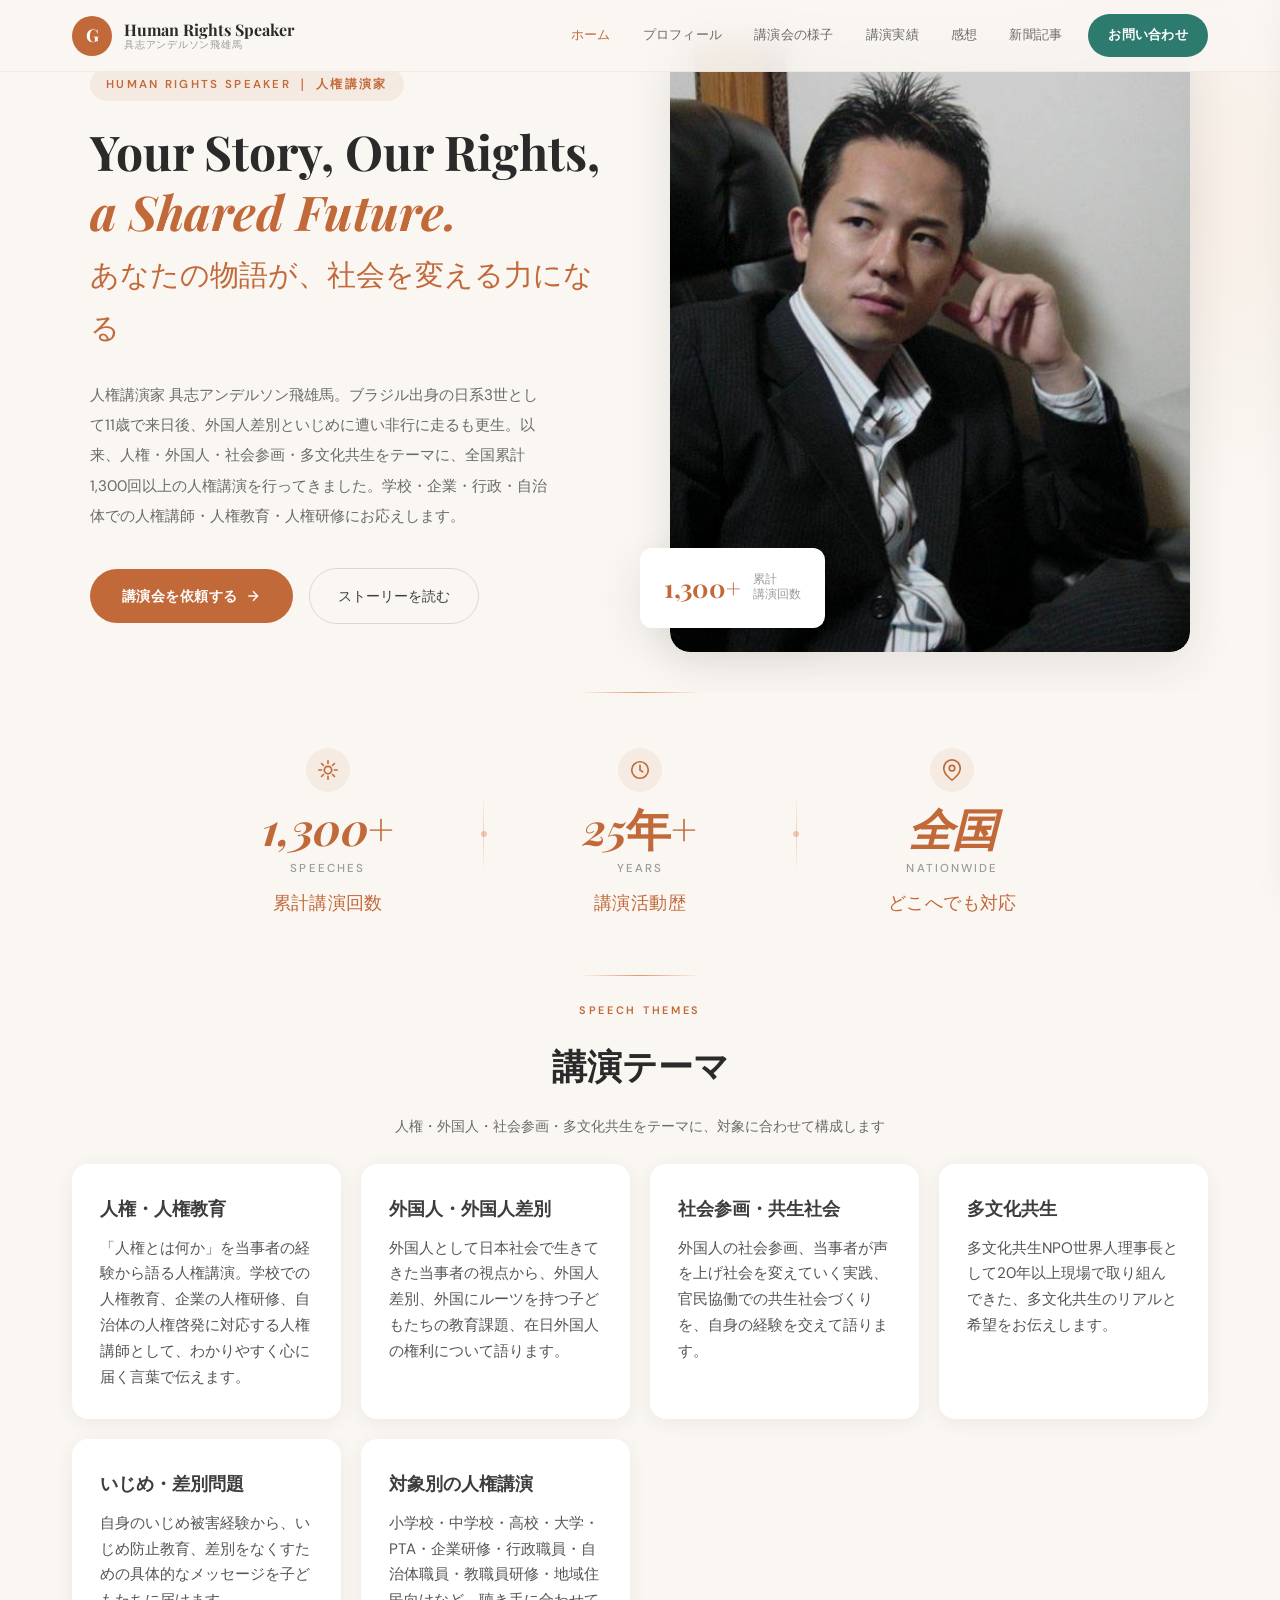
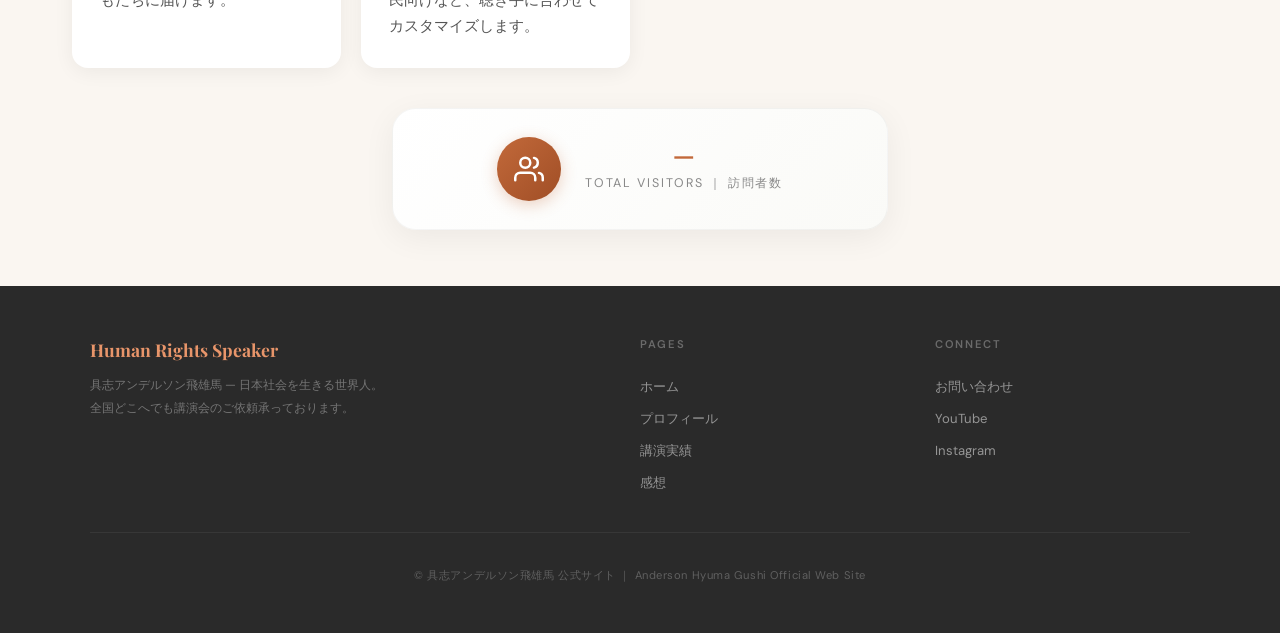
==== index.html @ 2f3aba10 "4.29" ====
<!DOCTYPE html>
<html lang="ja">
<head>
<meta charset="UTF-8">
<meta name="viewport" content="width=device-width, initial-scale=1.0">
<title>人権講演家 具志アンデルソン飛雄馬 公式サイト｜外国人・社会参画・多文化共生・人権教育の講師依頼</title>
<meta name="description" content="人権講演家 具志アンデルソン飛雄馬 公式サイト。ブラジル出身日系3世として外国人差別・いじめを乗り越え、人権・社会参画・多文化共生をテーマに全国累計1,300回以上の人権講演を実施。学校・企業・行政・自治体への人権講師派遣・講演依頼を承ります。">
<meta name="keywords" content="人権講演家,人権,人権講演,人権講師,人権教育,外国人,外国人差別,社会参画,多文化共生,いじめ,差別,講演会,講師依頼,人権啓発,人権研修,具志アンデルソン飛雄馬,ブラジル,日系3世">
<meta name="robots" content="index,follow,max-image-preview:large">
<meta name="author" content="具志アンデルソン飛雄馬">
<meta name="geo.region" content="JP-24">
<meta name="geo.placename" content="Tsu, Mie, Japan">
<link rel="canonical" href="https://gushi-hyuma.pages.dev/">
<link rel="alternate" hreflang="ja" href="https://gushi-hyuma.pages.dev/">
<link rel="alternate" hreflang="x-default" href="https://gushi-hyuma.pages.dev/">
<meta property="og:title" content="人権講演家 具志アンデルソン飛雄馬 公式サイト｜外国人・社会参画・多文化共生">
<meta property="og:description" content="ブラジル出身日系3世の人権講演家。外国人差別・いじめを乗り越え、人権・社会参画・多文化共生をテーマに全国累計1,300回以上の講演実績。学校・企業・行政への講師派遣ご依頼はこちら。">
<meta property="og:type" content="website">
<meta property="og:url" content="https://gushi-hyuma.pages.dev/">
<meta property="og:site_name" content="具志アンデルソン飛雄馬 公式サイト">
<meta property="og:locale" content="ja_JP">
<meta property="og:image" content="https://gushi-hyuma.pages.dev/images/home/プロフィール.jpg">
<meta property="og:image:alt" content="人権講演家 具志アンデルソン飛雄馬">
<meta property="og:image:width" content="1200">
<meta property="og:image:height" content="630">
<meta name="twitter:card" content="summary_large_image">
<meta name="twitter:title" content="人権講演家 具志アンデルソン飛雄馬 公式サイト｜外国人・社会参画・多文化共生">
<meta name="twitter:description" content="ブラジル出身日系3世の人権講演家。外国人差別・いじめを乗り越え、人権・社会参画・多文化共生をテーマに全国累計1,300回以上の講演実績。">
<meta name="twitter:image" content="https://gushi-hyuma.pages.dev/images/home/プロフィール.jpg">
<link rel="preconnect" href="https://fonts.googleapis.com">
<link href="https://fonts.googleapis.com/css2?family=Playfair+Display:ital,wght@0,400;0,600;0,700;0,800;1,400;1,600&family=DM+Sans:wght@300;400;500;600;700&family=Caveat:wght@400;500;600;700&display=swap" rel="stylesheet">
<link rel="stylesheet" href="styles.css">

</head>
<body>
<div id="loader"><div class="loader-dot"><span></span><span></span><span></span></div></div>
<header id="header">
<div class="hdr-inner">
  <a href="index.html" class="logo">
    <div class="logo-mark">G</div>
    <div class="logo-text">
      <span class="logo-name">Human Rights Speaker</span>
      <span class="logo-sub">具志アンデルソン飛雄馬</span>
    </div>
  </a>
  <nav>
    <a href="index.html">ホーム</a>
    <a href="profile.html">プロフィール</a>
    <a href="gallery.html">講演会の様子</a>
    <a href="achievements.html">講演実績</a>
    <a href="reviews.html">感想</a>
    <a href="press.html">新聞記事</a>
    <a href="contact.html" class="nav-cta">お問い合わせ</a>
  </nav>
  <div class="burger" id="burger" onclick="toggleMob()"><i></i><i></i><i></i></div>
</div>
</header>
<div class="mob-overlay" id="mobOv" onclick="closeMob()"></div>
<div class="mob-nav" id="mobNav">
  <a href="index.html">ホーム</a>
  <a href="profile.html">プロフィール</a>
  <a href="gallery.html">講演会の様子</a>
  <a href="achievements.html">講演実績</a>
  <a href="reviews.html">感想</a>
  <a href="press.html">新聞記事</a>
  <a href="contact.html">お問い合わせ</a>
</div>

<script type="application/ld+json">{
  "@context":"https://schema.org",
  "@graph":[
    {
      "@type":"WebSite",
      "@id":"https://gushi-hyuma.pages.dev/#website",
      "url":"https://gushi-hyuma.pages.dev/",
      "name":"人権講演家 具志アンデルソン飛雄馬 公式サイト",
      "description":"人権・外国人・社会参画・多文化共生をテーマにした人権講演家 具志アンデルソン飛雄馬の公式サイト",
      "inLanguage":"ja-JP",
      "publisher":{"@id":"https://gushi-hyuma.pages.dev/#person"}
    },
    {
      "@type":"Person",
      "@id":"https://gushi-hyuma.pages.dev/#person",
      "name":"具志アンデルソン飛雄馬",
      "alternateName":["Anderson Hyuma Gushi","ぐし あんでるそん ひゅうま"],
      "jobTitle":"人権講演家",
      "description":"ブラジル出身日系3世の人権講演家。11歳で来日後、外国人差別・いじめに遭い非行に走るも更生。人権・外国人・社会参画・多文化共生をテーマに全国累計1,300回以上の講演を実施。多文化共生NPO世界人理事長。",
      "nationality":{"@type":"Country","name":"Brazil"},
      "birthPlace":{"@type":"Place","name":"São Paulo, Brazil"},
      "birthDate":"1978",
      "url":"https://gushi-hyuma.pages.dev/",
      "image":"https://gushi-hyuma.pages.dev/images/home/プロフィール.jpg",
      "sameAs":[
        "https://www.youtube.com/@GushiHyuma",
        "https://www.instagram.com/hyuuma.gushi/"
      ],
      "email":"gushihyuma@gmail.com",
      "telephone":"+81-80-3612-4933",
      "address":{
        "@type":"PostalAddress",
        "streetAddress":"高洲町3-4",
        "addressLocality":"津市",
        "addressRegion":"三重県",
        "postalCode":"514-0011",
        "addressCountry":"JP"
      },
      "knowsAbout":["人権","人権教育","人権講演","外国人","外国人差別","社会参画","多文化共生","いじめ防止","差別問題","共生社会","在日外国人","日系人","ブラジル"],
      "knowsLanguage":["ja","pt","en"],
      "worksFor":{"@id":"https://gushi-hyuma.pages.dev/#org"}
    },
    {
      "@type":"Organization",
      "@id":"https://gushi-hyuma.pages.dev/#org",
      "name":"多文化共生NPO 世界人",
      "alternateName":"Sekaijin",
      "description":"外国人と日本人がともに生きる多文化共生社会の実現と、外国人の社会参画を推進するNPO団体。",
      "founder":{"@id":"https://gushi-hyuma.pages.dev/#person"},
      "foundingDate":"2006",
      "address":{
        "@type":"PostalAddress",
        "addressLocality":"津市",
        "addressRegion":"三重県",
        "addressCountry":"JP"
      }
    },
    {
      "@type":"ProfessionalService",
      "@id":"https://gushi-hyuma.pages.dev/#service",
      "name":"人権講演・講師派遣サービス",
      "provider":{"@id":"https://gushi-hyuma.pages.dev/#person"},
      "description":"学校・企業・行政・自治体向けの人権講演、人権研修、人権啓発講師派遣。テーマは人権、外国人、社会参画、多文化共生、いじめ防止、差別問題など。",
      "areaServed":"JP",
      "serviceType":["人権講演","人権研修","人権教育","講師派遣","人権啓発"]
    }
  ]
}</script>
<main>
<section class="hero">
  <div class="hero-grid">
    <div class="hero-left">
      <div class="hero-tag" role="doc-subtitle">Human Rights Speaker ｜ 人権講演家</div>
      <h1 class="hero-title">Your Story, Our Rights,<br><em>a Shared Future.</em></h1>
      <p class="hero-subtitle">あなたの物語が、社会を変える力になる</p>
      <p class="hero-desc">人権講演家 具志アンデルソン飛雄馬。ブラジル出身の日系3世として11歳で来日後、外国人差別といじめに遭い非行に走るも更生。以来、人権・外国人・社会参画・多文化共生をテーマに、全国累計1,300回以上の人権講演を行ってきました。学校・企業・行政・自治体での人権講師・人権教育・人権研修にお応えします。</p>
      <div class="hero-actions">
        <a href="contact.html" class="btn-primary">講演会を依頼する <svg width="16" height="16" viewBox="0 0 24 24" fill="none" stroke="currentColor" stroke-width="2"><path d="M5 12h14M12 5l7 7-7 7"/></svg></a>
        <a href="profile.html" class="btn-secondary">ストーリーを読む</a>
      </div>
    </div>
    <div class="hero-right">
      <div class="hero-img-wrap">
        <img src="images/home/プロフィール.jpg" alt="人権講演家 具志アンデルソン飛雄馬｜外国人・社会参画・多文化共生をテーマに講演活動" style="width: 100%; height: 100%; object-fit: cover; border-radius: inherit;">
      </div>
      <div class="hero-float"><div class="hf-num">1,300+</div><div class="hf-label">累計<br>講演回数</div></div>
    </div>
  </div>
</section>

<section class="stats-row reveal" aria-label="実績数値">
  <div class="stat-item">
    <div class="stat-icon" aria-hidden="true">
      <svg viewBox="0 0 24 24" fill="none" stroke-width="1.8" stroke-linecap="round" stroke-linejoin="round">
        <path d="M12 2v3M12 19v3M2 12h3M19 12h3M4.93 4.93l2.12 2.12M16.95 16.95l2.12 2.12M4.93 19.07l2.12-2.12M16.95 7.05l2.12-2.12"/>
        <circle cx="12" cy="12" r="4"/>
      </svg>
    </div>
    <div class="stat-num">1,300<span>+</span></div>
    <div class="stat-label">Speeches</div>
    <div class="stat-sub">累計講演回数</div>
  </div>

  <div class="stat-divider" aria-hidden="true"></div>

  <div class="stat-item">
    <div class="stat-icon" aria-hidden="true">
      <svg viewBox="0 0 24 24" fill="none" stroke-width="1.8" stroke-linecap="round" stroke-linejoin="round">
        <circle cx="12" cy="12" r="9"/>
        <path d="M12 7v5l3 2"/>
      </svg>
    </div>
    <div class="stat-num">25<span>年+</span></div>
    <div class="stat-label">Years</div>
    <div class="stat-sub">講演活動歴</div>
  </div>

  <div class="stat-divider" aria-hidden="true"></div>

  <div class="stat-item">
    <div class="stat-icon" aria-hidden="true">
      <svg viewBox="0 0 24 24" fill="none" stroke-width="1.8" stroke-linecap="round" stroke-linejoin="round">
        <path d="M21 10c0 7-9 13-9 13s-9-6-9-13a9 9 0 0118 0z"/>
        <circle cx="12" cy="10" r="3"/>
      </svg>
    </div>
    <div class="stat-num">全国</div>
    <div class="stat-label">Nationwide</div>
    <div class="stat-sub">どこへでも対応</div>
  </div>
</section>



<section class="reveal" aria-label="講演テーマ" style="max-width:1200px;margin:0 auto;padding:24px 32px 40px;">
  <div class="sec-hdr" style="padding-bottom:24px;padding-top:0"><div class="tag">Speech Themes</div><h2>講演テーマ</h2><p>人権・外国人・社会参画・多文化共生をテーマに、対象に合わせて構成します</p></div>
  <div style="display:grid;grid-template-columns:repeat(auto-fit,minmax(260px,1fr));gap:20px">
    <article style="padding:28px;background:var(--white,#fff);border-radius:16px;box-shadow:0 4px 20px rgba(0,0,0,.06)">
      <h3 style="margin:0 0 10px;font-size:1.15rem">人権・人権教育</h3>
      <p style="margin:0;font-size:.95rem;line-height:1.7;color:#555">「人権とは何か」を当事者の経験から語る人権講演。学校での人権教育、企業の人権研修、自治体の人権啓発に対応する人権講師として、わかりやすく心に届く言葉で伝えます。</p>
    </article>
    <article style="padding:28px;background:var(--white,#fff);border-radius:16px;box-shadow:0 4px 20px rgba(0,0,0,.06)">
      <h3 style="margin:0 0 10px;font-size:1.15rem">外国人・外国人差別</h3>
      <p style="margin:0;font-size:.95rem;line-height:1.7;color:#555">外国人として日本社会で生きてきた当事者の視点から、外国人差別、外国にルーツを持つ子どもたちの教育課題、在日外国人の権利について語ります。</p>
    </article>
    <article style="padding:28px;background:var(--white,#fff);border-radius:16px;box-shadow:0 4px 20px rgba(0,0,0,.06)">
      <h3 style="margin:0 0 10px;font-size:1.15rem">社会参画・共生社会</h3>
      <p style="margin:0;font-size:.95rem;line-height:1.7;color:#555">外国人の社会参画、当事者が声を上げ社会を変えていく実践、官民協働での共生社会づくりを、自身の経験を交えて語ります。</p>
    </article>
    <article style="padding:28px;background:var(--white,#fff);border-radius:16px;box-shadow:0 4px 20px rgba(0,0,0,.06)">
      <h3 style="margin:0 0 10px;font-size:1.15rem">多文化共生</h3>
      <p style="margin:0;font-size:.95rem;line-height:1.7;color:#555">多文化共生NPO世界人理事長として20年以上現場で取り組んできた、多文化共生のリアルと希望をお伝えします。</p>
    </article>
    <article style="padding:28px;background:var(--white,#fff);border-radius:16px;box-shadow:0 4px 20px rgba(0,0,0,.06)">
      <h3 style="margin:0 0 10px;font-size:1.15rem">いじめ・差別問題</h3>
      <p style="margin:0;font-size:.95rem;line-height:1.7;color:#555">自身のいじめ被害経験から、いじめ防止教育、差別をなくすための具体的なメッセージを子どもたちに届けます。</p>
    </article>
    <article style="padding:28px;background:var(--white,#fff);border-radius:16px;box-shadow:0 4px 20px rgba(0,0,0,.06)">
      <h3 style="margin:0 0 10px;font-size:1.15rem">対象別の人権講演</h3>
      <p style="margin:0;font-size:.95rem;line-height:1.7;color:#555">小学校・中学校・高校・大学・PTA・企業研修・行政職員・自治体職員・教職員研修・地域住民向けなど、聴き手に合わせてカスタマイズします。</p>
    </article>
  </div>
</section>

<!-- ============================================================
     訪問者カウンター
     CounterAPI（無料・登録不要）を利用してサイト訪問者数を表示
     カウントは shared.js 内で増加・取得しています
     ============================================================ -->
<section class="visit-counter reveal" aria-label="サイト訪問者数" style="max-width:560px;margin:0 auto 56px;padding:0 32px">
  <div style="background:linear-gradient(135deg,#fff,#fafaf7);border-radius:24px;padding:28px 32px;box-shadow:0 8px 32px rgba(0,0,0,.06);border:1px solid rgba(0,0,0,.04);display:flex;align-items:center;gap:24px;flex-wrap:wrap;justify-content:center">
    <div style="width:64px;height:64px;border-radius:50%;background:linear-gradient(135deg,#c2693a,#a04e26);display:flex;align-items:center;justify-content:center;flex-shrink:0;box-shadow:0 4px 16px rgba(194,105,58,.3)">
      <svg width="30" height="30" viewBox="0 0 24 24" fill="none" stroke="#fff" stroke-width="2" stroke-linecap="round" stroke-linejoin="round" aria-hidden="true">
        <path d="M17 21v-2a4 4 0 0 0-4-4H5a4 4 0 0 0-4 4v2"/>
        <circle cx="9" cy="7" r="4"/>
        <path d="M23 21v-2a4 4 0 0 0-3-3.87"/>
        <path d="M16 3.13a4 4 0 0 1 0 7.75"/>
      </svg>
    </div>
    <div style="text-align:center">
      <div style="font-family:var(--serif,'Playfair Display',serif);font-size:2.4rem;font-weight:700;color:#c2693a;line-height:1;letter-spacing:.02em" id="visit-count">—</div>
      <div style="font-size:.78rem;color:#888;letter-spacing:.15em;margin-top:6px;text-transform:uppercase">Total Visitors ｜ 訪問者数</div>
    </div>
  </div>
</section>
</main>
<footer>
<div class="footer-inner">
  <div class="ft-brand">
    <div class="ft-logo">Human Rights Speaker</div>
    <p class="ft-desc">具志アンデルソン飛雄馬 — 日本社会を生きる世界人。全国どこへでも講演会のご依頼承っております。</p>
  </div>
  <div class="ft-col">
    <h4>Pages</h4>
    <a href="index.html">ホーム</a><a href="profile.html">プロフィール</a><a href="achievements.html">講演実績</a><a href="reviews.html">感想</a>
  </div>
  <div class="ft-col">
    <h4>Connect</h4>
    <a href="contact.html">お問い合わせ</a>
    <a href="https://www.youtube.com/@GushiHyuma" target="_blank" rel="noopener">YouTube</a>
    <a href="https://www.instagram.com/hyuuma.gushi/" target="_blank" rel="noopener">Instagram</a>
  </div>
</div>
<div class="ft-copy">&copy; 具志アンデルソン飛雄馬 公式サイト ｜ Anderson Hyuma Gushi Official Web Site</div>
</footer>
<script src="shared.js"></script>
</body>
</html>
---- styles.css ----
@import url('https://fonts.googleapis.com/css2?family=Playfair+Display:ital,wght@0,400;0,600;0,700;0,800;1,400;1,600&family=DM+Sans:wght@300;400;500;600;700&family=Caveat:wght@400;500;600;700&display=swap');
:root{--cream:#FAF6F1;--cream-dark:#F0EAE0;--white:#FFFFFF;--charcoal:#2A2A2A;--text:#3D3D3D;--text-light:#6B6B6B;--text-muted:#9A9A9A;--terracotta:#C2693A;--terracotta-light:#E8956A;--terracotta-dark:#A0522D;--terracotta-bg:rgba(194,105,58,0.08);--teal:#2D7A6F;--teal-light:#3A9E8F;--warm-shadow:0 4px 24px rgba(42,42,42,0.06);--warm-shadow-lg:0 12px 48px rgba(42,42,42,0.1);--serif:'Playfair Display',Georgia,serif;--sans:'DM Sans','Helvetica Neue',sans-serif;--hand:'Caveat',cursive;--ease:cubic-bezier(0.25,0.46,0.45,0.94);--header-h:72px;--radius:12px;--radius-lg:20px}
*,*::before,*::after{margin:0;padding:0;box-sizing:border-box}
html{scroll-behavior:smooth;scroll-padding-top:var(--header-h)}
body{font-family:var(--sans);background:var(--cream);color:var(--text);line-height:1.85;overflow-x:hidden;-webkit-font-smoothing:antialiased}
::selection{background:var(--terracotta);color:#fff}
img{max-width:100%;display:block}
a{text-decoration:none;color:inherit}

#loader{position:fixed;inset:0;background:var(--cream);z-index:9999;display:flex;align-items:center;justify-content:center;transition:opacity .5s var(--ease)}
#loader.hide{opacity:0;pointer-events:none}
.loader-dot{display:flex;gap:8px}
.loader-dot span{width:10px;height:10px;border-radius:50%;background:var(--terracotta);animation:dotBounce 1.2s ease infinite}
.loader-dot span:nth-child(2){animation-delay:.15s}
.loader-dot span:nth-child(3){animation-delay:.3s}
@keyframes dotBounce{0%,80%,100%{transform:scale(.6);opacity:.4}40%{transform:scale(1);opacity:1}}

header{position:fixed;top:0;left:0;right:0;height:var(--header-h);z-index:1000;background:rgba(250,246,241,0.92);backdrop-filter:blur(16px);-webkit-backdrop-filter:blur(16px);border-bottom:1px solid rgba(0,0,0,0.04);transition:transform .4s var(--ease),box-shadow .3s}
header.scrolled{box-shadow:0 2px 20px rgba(0,0,0,0.04)}
header.hide-hdr{transform:translateY(-100%)}
.hdr-inner{max-width:1200px;margin:0 auto;padding:0 32px;height:100%;display:flex;align-items:center;justify-content:space-between}
.logo{display:flex;align-items:center;gap:12px;cursor:pointer;text-decoration:none}
.logo-mark{width:40px;height:40px;background:var(--terracotta);border-radius:50%;display:flex;align-items:center;justify-content:center;color:#fff;font-family:var(--serif);font-weight:700;font-size:1.1rem}
.logo-text{display:flex;flex-direction:column;line-height:1.2}
.logo-name{font-family:var(--serif);font-size:1rem;font-weight:700;color:var(--charcoal)}
.logo-sub{font-size:.6rem;color:var(--text-muted);letter-spacing:.08em}
nav{display:flex;align-items:center;gap:4px}
nav a{font-size:.82rem;font-weight:500;color:var(--text-light);padding:8px 14px;border-radius:8px;transition:all .25s;letter-spacing:.02em}
nav a:hover{color:var(--charcoal);background:rgba(0,0,0,0.03)}
nav a.active{color:var(--terracotta)}
nav .nav-cta{background:var(--teal);color:#fff !important;padding:9px 20px;border-radius:50px;font-weight:600;margin-left:8px;transition:all .3s var(--ease)}
nav .nav-cta:hover{background:var(--teal-light);transform:translateY(-1px);box-shadow:0 4px 12px rgba(45,122,111,0.25)}
.burger{display:none;flex-direction:column;gap:6px;cursor:pointer;padding:8px;z-index:1100}
.burger i{width:24px;height:2px;background:var(--charcoal);border-radius:2px;transition:all .3s var(--ease)}
.burger.open i:nth-child(1){transform:rotate(45deg) translate(5.5px,5.5px)}
.burger.open i:nth-child(2){opacity:0}
.burger.open i:nth-child(3){transform:rotate(-45deg) translate(5.5px,-5.5px)}
.mob-overlay{position:fixed;inset:0;background:rgba(0,0,0,0.3);z-index:1050;opacity:0;pointer-events:none;transition:opacity .3s}
.mob-overlay.show{opacity:1;pointer-events:auto}
.mob-nav{position:fixed;top:0;right:-320px;width:300px;height:100vh;background:var(--white);z-index:1060;padding:90px 28px 40px;display:flex;flex-direction:column;gap:4px;transition:right .35s var(--ease);box-shadow:-8px 0 40px rgba(0,0,0,0.08)}
.mob-nav.show{right:0}
.mob-nav a{font-size:1rem;font-weight:500;color:var(--text);padding:14px 16px;border-radius:10px;transition:all .2s;cursor:pointer}
.mob-nav a:hover{background:var(--terracotta-bg);color:var(--terracotta)}

main{padding-top:0}

.hero{padding:40px 32px 40px;position:relative;overflow:hidden}
.hero::before{content:'';position:absolute;top:-100px;right:-200px;width:600px;height:600px;background:radial-gradient(circle,rgba(194,105,58,0.06) 0%,transparent 70%);border-radius:50%}
.hero-grid{max-width:1100px;margin:0 auto;display:grid;grid-template-columns:1fr 1fr;gap:60px;align-items:center}
.hero-left{opacity:0;transform:translateY(30px);animation:fadeUp .8s .3s var(--ease) forwards}
.hero-tag{display:inline-block;font-size:.72rem;letter-spacing:.2em;color:var(--terracotta);text-transform:uppercase;font-weight:600;margin-bottom:20px;padding:6px 16px;background:var(--terracotta-bg);border-radius:50px}
.hero-title{font-family:var(--serif);font-size:3rem;font-weight:700;color:var(--charcoal);line-height:1.25;margin-bottom:8px}
.hero-title em{font-style:italic;color:var(--terracotta)}
.hero-subtitle{font-family:var(--hand);font-size:1.8rem;color:var(--terracotta);margin-bottom:24px;font-weight:500}
.hero-desc{font-size:.95rem;color:var(--text-light);line-height:2;margin-bottom:36px;max-width:460px}
.hero-actions{display:flex;gap:16px;align-items:center;flex-wrap:wrap}
.btn-primary{display:inline-flex;align-items:center;gap:8px;padding:14px 32px;background:var(--terracotta);color:#fff;font-family:var(--sans);font-size:.88rem;font-weight:600;border-radius:50px;border:none;cursor:pointer;transition:all .3s var(--ease);letter-spacing:.03em}
.btn-primary:hover{background:var(--terracotta-dark);transform:translateY(-2px);box-shadow:0 6px 20px rgba(194,105,58,0.3)}
.btn-secondary{display:inline-flex;align-items:center;gap:8px;padding:14px 28px;background:transparent;color:var(--text);font-family:var(--sans);font-size:.88rem;font-weight:500;border-radius:50px;border:1.5px solid rgba(0,0,0,0.12);cursor:pointer;transition:all .3s}
.btn-secondary:hover{border-color:var(--terracotta);color:var(--terracotta)}
.hero-right{position:relative;opacity:0;animation:fadeUp .8s .5s var(--ease) forwards}
.hero-img-wrap{position:relative;border-radius:var(--radius-lg);overflow:hidden;box-shadow:var(--warm-shadow-lg)}
.hero-img-wrap .hero-ph{width:100%;aspect-ratio:4/5;background:linear-gradient(145deg,#E8D5C4,#D4B89C);display:flex;align-items:center;justify-content:center;font-family:var(--serif);font-size:4rem;color:rgba(194,105,58,0.2)}
.hero-img-wrap::after{content:'';position:absolute;bottom:-8px;right:-8px;width:60%;height:60%;border:2px solid var(--terracotta-light);border-radius:var(--radius-lg);opacity:.3;z-index:-1}
.hero-float{position:absolute;bottom:24px;left:-30px;background:var(--white);padding:16px 24px;border-radius:var(--radius);box-shadow:var(--warm-shadow-lg);display:flex;align-items:center;gap:12px;animation:floatUp 3s ease infinite}
.hero-float .hf-num{font-family:var(--serif);font-size:1.6rem;font-weight:700;color:var(--terracotta)}
.hero-float .hf-label{font-size:.72rem;color:var(--text-muted);line-height:1.3}
@keyframes floatUp{0%,100%{transform:translateY(0)}50%{transform:translateY(-6px)}}
@keyframes fadeUp{to{opacity:1;transform:translateY(0)}}

.sec-hdr{text-align:center;padding:48px 32px 32px}
.sec-hdr .tag{font-size:.68rem;letter-spacing:.25em;color:var(--terracotta);text-transform:uppercase;font-weight:600;margin-bottom:12px}
.sec-hdr h1,.sec-hdr h2{font-family:var(--serif);font-size:2.2rem;font-weight:700;color:var(--charcoal);margin-bottom:16px}
.sec-hdr p{font-size:.9rem;color:var(--text-light);max-width:500px;margin:0 auto}

.journey-wrap{max-width:800px;margin:0 auto;padding:0 32px 80px;position:relative}
.journey-wrap::before{content:'';position:absolute;left:40px;top:0;bottom:0;width:2px;background:linear-gradient(to bottom,var(--terracotta-light),rgba(194,105,58,0.1))}
.j-item{position:relative;padding-left:80px;margin-bottom:40px}
.j-item::before{content:'';position:absolute;left:33px;top:8px;width:16px;height:16px;background:var(--cream);border:3px solid var(--terracotta);border-radius:50%;z-index:2}
.j-item .j-year{font-family:var(--serif);font-size:1.2rem;font-weight:700;color:var(--terracotta);margin-bottom:4px}
.j-item .j-icon{position:absolute;left:30px;top:4px;width:22px;height:22px;background:var(--terracotta);border-radius:50%;display:flex;align-items:center;justify-content:center;font-size:.65rem;z-index:3}
.j-item .j-text{font-size:.88rem;color:var(--text-light);line-height:2;background:var(--white);padding:20px 24px;border-radius:var(--radius);box-shadow:var(--warm-shadow);border:1px solid rgba(0,0,0,0.03)}

.home-cards{max-width:1100px;margin:0 auto;padding:0 32px 80px;display:grid;grid-template-columns:repeat(3,1fr);gap:24px}
.home-card{cursor:pointer;display:block;background:var(--white);border-radius:var(--radius);padding:32px 28px;box-shadow:var(--warm-shadow);border:1px solid rgba(0,0,0,0.03);transition:all .35s var(--ease);position:relative;overflow:hidden}
.home-card::before{content:'';position:absolute;bottom:0;left:0;right:0;height:3px;background:var(--terracotta);transform:scaleX(0);transition:transform .35s var(--ease)}
.home-card:hover{transform:translateY(-4px);box-shadow:var(--warm-shadow-lg)}
.home-card:hover::before{transform:scaleX(1)}
.home-card .hc-icon{width:48px;height:48px;background:var(--terracotta-bg);border-radius:12px;display:flex;align-items:center;justify-content:center;font-size:1.3rem;margin-bottom:16px}
.home-card h2{font-family:var(--serif);font-size:1.05rem;font-weight:700;color:var(--charcoal);margin-bottom:6px}
.home-card p{font-size:.8rem;color:var(--text-muted)}

.stats-row{max-width:1000px;margin:0 auto;padding:48px 32px 48px;display:grid;grid-template-columns:1fr auto 1fr auto 1fr;gap:0;align-items:stretch;position:relative}
.stats-row::before{content:'';position:absolute;left:50%;top:0;width:120px;height:1px;background:linear-gradient(90deg,transparent,var(--terracotta-light),transparent);transform:translateX(-50%)}
.stats-row::after{content:'';position:absolute;left:50%;bottom:0;width:120px;height:1px;background:linear-gradient(90deg,transparent,var(--terracotta-light),transparent);transform:translateX(-50%)}
.stat-item{position:relative;text-align:center;padding:8px 16px;display:flex;flex-direction:column;align-items:center;justify-content:center;transition:transform .4s var(--ease)}
.stat-item:hover{transform:translateY(-4px)}
.stat-icon{width:44px;height:44px;border-radius:50%;background:var(--terracotta-bg);display:flex;align-items:center;justify-content:center;margin-bottom:14px;transition:all .4s var(--ease)}
.stat-item:hover .stat-icon{background:var(--terracotta);transform:rotate(-8deg)}
.stat-item:hover .stat-icon svg{stroke:#fff}
.stat-icon svg{width:22px;height:22px;stroke:var(--terracotta);transition:stroke .4s var(--ease)}
.stat-item .stat-num{font-family:var(--serif);font-size:2.8rem;font-weight:700;color:var(--terracotta);line-height:1;letter-spacing:-.01em;margin-bottom:8px;font-style:italic}
.stat-item .stat-num span{font-style:normal;font-weight:600}
.stat-item .stat-label{font-size:.72rem;color:var(--text-muted);letter-spacing:.18em;text-transform:uppercase;font-weight:500}
.stat-item .stat-sub{font-family:var(--hand);font-size:1.15rem;color:var(--terracotta);margin-top:6px;font-weight:500;letter-spacing:.02em}
.stat-divider{width:1px;align-self:center;height:80px;background:linear-gradient(180deg,transparent,rgba(194,105,58,0.25),transparent);position:relative}
.stat-divider::before{content:'';position:absolute;left:50%;top:50%;width:6px;height:6px;border-radius:50%;background:var(--terracotta-light);transform:translate(-50%,-50%);opacity:.5}

.ach-wrap{max-width:1100px;margin:0 auto;padding:0 32px 80px}
.ach-grid{display:grid;grid-template-columns:repeat(auto-fit,minmax(300px,1fr));gap:24px;margin-bottom:24px}
.ach-card{background:var(--white);border-radius:var(--radius);padding:32px 28px;box-shadow:var(--warm-shadow);border:1px solid rgba(0,0,0,0.03);transition:all .3s var(--ease)}
.ach-card:hover{transform:translateY(-3px);box-shadow:var(--warm-shadow-lg)}
.ach-card h2{font-family:var(--serif);font-size:1.15rem;font-weight:700;color:var(--terracotta);margin-bottom:16px;padding-bottom:12px;border-bottom:2px solid var(--terracotta-bg)}
.ach-card ul{list-style:none}
.ach-card li{font-size:.8rem;color:var(--text-light);padding:6px 0;border-bottom:1px solid rgba(0,0,0,0.03);line-height:1.6}
.ach-exp{max-height:300px;overflow:hidden;position:relative;transition:max-height .5s var(--ease)}
.ach-exp.expanded{max-height:5000px}
.ach-exp::after{content:'';position:absolute;bottom:0;left:0;right:0;height:70px;background:linear-gradient(transparent,var(--white));pointer-events:none;transition:opacity .3s}
.ach-exp.expanded::after{opacity:0}
.exp-btn{display:block;margin:12px auto 0;background:none;border:1.5px solid rgba(194,105,58,0.25);color:var(--terracotta);padding:8px 24px;font-size:.75rem;font-weight:600;letter-spacing:.08em;border-radius:50px;cursor:pointer;font-family:var(--sans);transition:all .3s}
.exp-btn:hover{background:var(--terracotta);color:#fff}

.reviews-wrap{max-width:800px;margin:0 auto;padding:0 32px 80px}
.review-card{background:var(--white);border-radius:var(--radius);padding:32px 36px;margin-bottom:20px;box-shadow:var(--warm-shadow);border:1px solid rgba(0,0,0,0.03);position:relative;transition:all .3s var(--ease)}
.review-card:hover{transform:translateX(4px)}
.review-card::before{content:'❝';font-family:var(--serif);font-size:3rem;color:var(--terracotta);opacity:.12;position:absolute;top:12px;left:20px;line-height:1}
.review-card .r-num{position:absolute;top:16px;right:20px;font-family:var(--serif);font-size:1.6rem;font-weight:700;color:var(--terracotta);opacity:.15}
.review-card p{font-size:.88rem;color:var(--text-light);line-height:2.1}
.slogans{margin-top:60px}
.slogan-block{margin-bottom:32px}
.slogan-block h3{font-family:var(--serif);font-size:1.05rem;font-weight:700;color:var(--terracotta);margin-bottom:12px;padding-left:16px;border-left:3px solid var(--terracotta)}
.slogan-voice{font-size:.82rem;color:var(--text-muted);line-height:2;background:var(--terracotta-bg);border-radius:8px;padding:12px 16px;margin-bottom:8px}

.video-wrap{max-width:700px;margin:0 auto;padding:0 32px 80px}
.video-box{width:100%;aspect-ratio:16/9;background:var(--white);border-radius:var(--radius-lg);box-shadow:var(--warm-shadow-lg);display:flex;align-items:center;justify-content:center;flex-direction:column;gap:16px;cursor:pointer;transition:all .3s var(--ease);margin-bottom:48px;overflow:hidden;border:1px solid rgba(0,0,0,0.04)}
.video-box:hover{transform:scale(1.01);box-shadow:0 16px 56px rgba(0,0,0,0.12)}
.play-btn{width:72px;height:72px;background:var(--terracotta);border-radius:50%;display:flex;align-items:center;justify-content:center;transition:transform .3s}
.video-box:hover .play-btn{transform:scale(1.1)}
.play-btn svg{margin-left:4px}
.video-box p{font-size:.82rem;color:var(--text-muted)}

.gallery-wrap{max-width:1100px;margin:0 auto;padding:0 32px 80px}
.gallery-note{text-align:center;font-size:.88rem;color:var(--text-muted);margin-bottom:32px}
.gallery-grid{display:grid;grid-template-columns:repeat(4,1fr);gap:10px}
.gal-item{aspect-ratio:1;background:var(--white);border-radius:10px;overflow:hidden;border:1px solid rgba(0,0,0,0.04);cursor:pointer;transition:all .3s var(--ease)}
.gal-item:hover{transform:scale(1.03);box-shadow:var(--warm-shadow-lg);z-index:2}
.gal-ph{width:100%;height:100%;background:linear-gradient(135deg,var(--cream-dark),#E5D9CC);display:flex;align-items:center;justify-content:center;font-size:1.4rem;color:rgba(194,105,58,0.15)}

.press-wrap{max-width:900px;margin:0 auto;padding:0 32px 80px}
.press-note{text-align:center;font-size:.88rem;color:var(--text-muted);margin-bottom:32px}
.press-grid{display:grid;grid-template-columns:repeat(3,1fr);gap:16px}
.press-card{aspect-ratio:3/4;background:var(--white);border-radius:var(--radius);box-shadow:var(--warm-shadow);border:1px solid rgba(0,0,0,0.04);display:flex;align-items:center;justify-content:center;transition:all .3s var(--ease);cursor:pointer}
.press-card:hover{transform:translateY(-4px);box-shadow:var(--warm-shadow-lg)}
.press-card .pp{font-size:.8rem;color:var(--text-muted);text-align:center;padding:20px;line-height:2}

.contact-wrap{max-width:1000px;margin:0 auto;padding:0 32px 80px}
.contact-grid{display:grid;grid-template-columns:1fr 1.3fr;gap:48px;align-items:start}
.ct-info{display:flex;flex-direction:column;gap:28px}
.ct-item .ct-label{font-size:.65rem;letter-spacing:.2em;color:var(--terracotta);text-transform:uppercase;font-weight:600;margin-bottom:6px}
.ct-item .ct-val{font-size:1rem;font-weight:500;color:var(--charcoal)}
.ct-item a{transition:color .2s}
.ct-item a:hover{color:var(--terracotta)}
.ct-social{display:flex;flex-direction:column;gap:8px;margin-top:8px}
.ct-social a{font-size:.85rem;color:var(--terracotta);font-weight:500;transition:opacity .2s}
.ct-social a:hover{opacity:.7}
.form-card{background:var(--white);border-radius:var(--radius-lg);padding:36px 32px;box-shadow:var(--warm-shadow-lg);border:1px solid rgba(0,0,0,0.04)}
.form-card h2,.form-card h3{font-family:var(--serif);font-size:1.2rem;font-weight:700;color:var(--charcoal);margin-bottom:24px}
.frm{display:flex;flex-direction:column;gap:18px}
.frm label{font-size:.7rem;letter-spacing:.12em;color:var(--text-muted);text-transform:uppercase;font-weight:600;margin-bottom:4px;display:block}
.frm input,.frm textarea{width:100%;padding:12px 16px;border:1.5px solid rgba(0,0,0,0.08);border-radius:10px;background:var(--cream);color:var(--text);font-family:var(--sans);font-size:.9rem;outline:none;transition:border-color .3s,box-shadow .3s}
.frm input:focus,.frm textarea:focus{border-color:var(--terracotta);box-shadow:0 0 0 3px rgba(194,105,58,0.1)}
.frm input::placeholder,.frm textarea::placeholder{color:var(--text-muted)}
.frm textarea{min-height:100px;resize:vertical}

footer{background:var(--charcoal);color:rgba(255,255,255,0.5);padding:48px 32px}
.footer-inner{max-width:1100px;margin:0 auto;display:grid;grid-template-columns:2fr 1fr 1fr;gap:40px;align-items:start}
.ft-brand .ft-logo{font-family:var(--serif);font-size:1.1rem;font-weight:700;color:var(--terracotta-light);margin-bottom:8px}
.ft-brand .ft-desc{font-size:.78rem;color:rgba(255,255,255,0.35);line-height:1.8;max-width:300px}
.ft-col h4{font-size:.7rem;letter-spacing:.15em;text-transform:uppercase;color:rgba(255,255,255,0.3);margin-bottom:16px;font-weight:600}
.ft-col a{display:block;font-size:.82rem;color:rgba(255,255,255,0.5);padding:4px 0;transition:color .2s;cursor:pointer}
.ft-col a:hover{color:var(--terracotta-light)}
.ft-copy{max-width:1100px;margin:0 auto;padding-top:32px;margin-top:32px;border-top:1px solid rgba(255,255,255,0.06);text-align:center;font-size:.7rem;color:rgba(255,255,255,0.25);letter-spacing:.05em}

.reveal{opacity:0;transform:translateY(20px);transition:opacity .6s var(--ease),transform .6s var(--ease)}
.reveal.vis{opacity:1;transform:none}

@media(max-width:900px){
  .hero-grid{grid-template-columns:1fr;gap:40px;text-align:center}
  .hero-left{order:2}.hero-right{order:1}
  .hero-img-wrap{max-width:320px;margin:0 auto}
  .hero-float{display:none}
  .hero-desc{margin:0 auto 36px}
  .hero-actions{justify-content:center}
  .hero-title{font-size:2.4rem}
  .contact-grid{grid-template-columns:1fr}
  .gallery-grid{grid-template-columns:repeat(3,1fr)}
  .press-grid{grid-template-columns:repeat(2,1fr)}
  .home-cards{grid-template-columns:repeat(2,1fr)}
  .footer-inner{grid-template-columns:1fr;gap:24px}
  .ach-grid{grid-template-columns:1fr}
}
@media(max-width:700px){
  nav{display:none}.burger{display:flex}
  .hero-title{font-size:1.85rem}.hero-subtitle{font-size:1.4rem}
  .sec-hdr h1,.sec-hdr h2{font-size:1.7rem}
  .gallery-grid{grid-template-columns:repeat(2,1fr)}
  .home-cards{grid-template-columns:1fr}
  .stats-row{grid-template-columns:1fr;gap:24px;padding:32px 32px}
  .stat-divider{display:none}
  .stat-item .stat-num{font-size:2.4rem}
  .journey-wrap::before{left:20px}
  .j-item{padding-left:56px}
  .j-item::before{left:13px}
  .j-item .j-icon{left:10px}
}
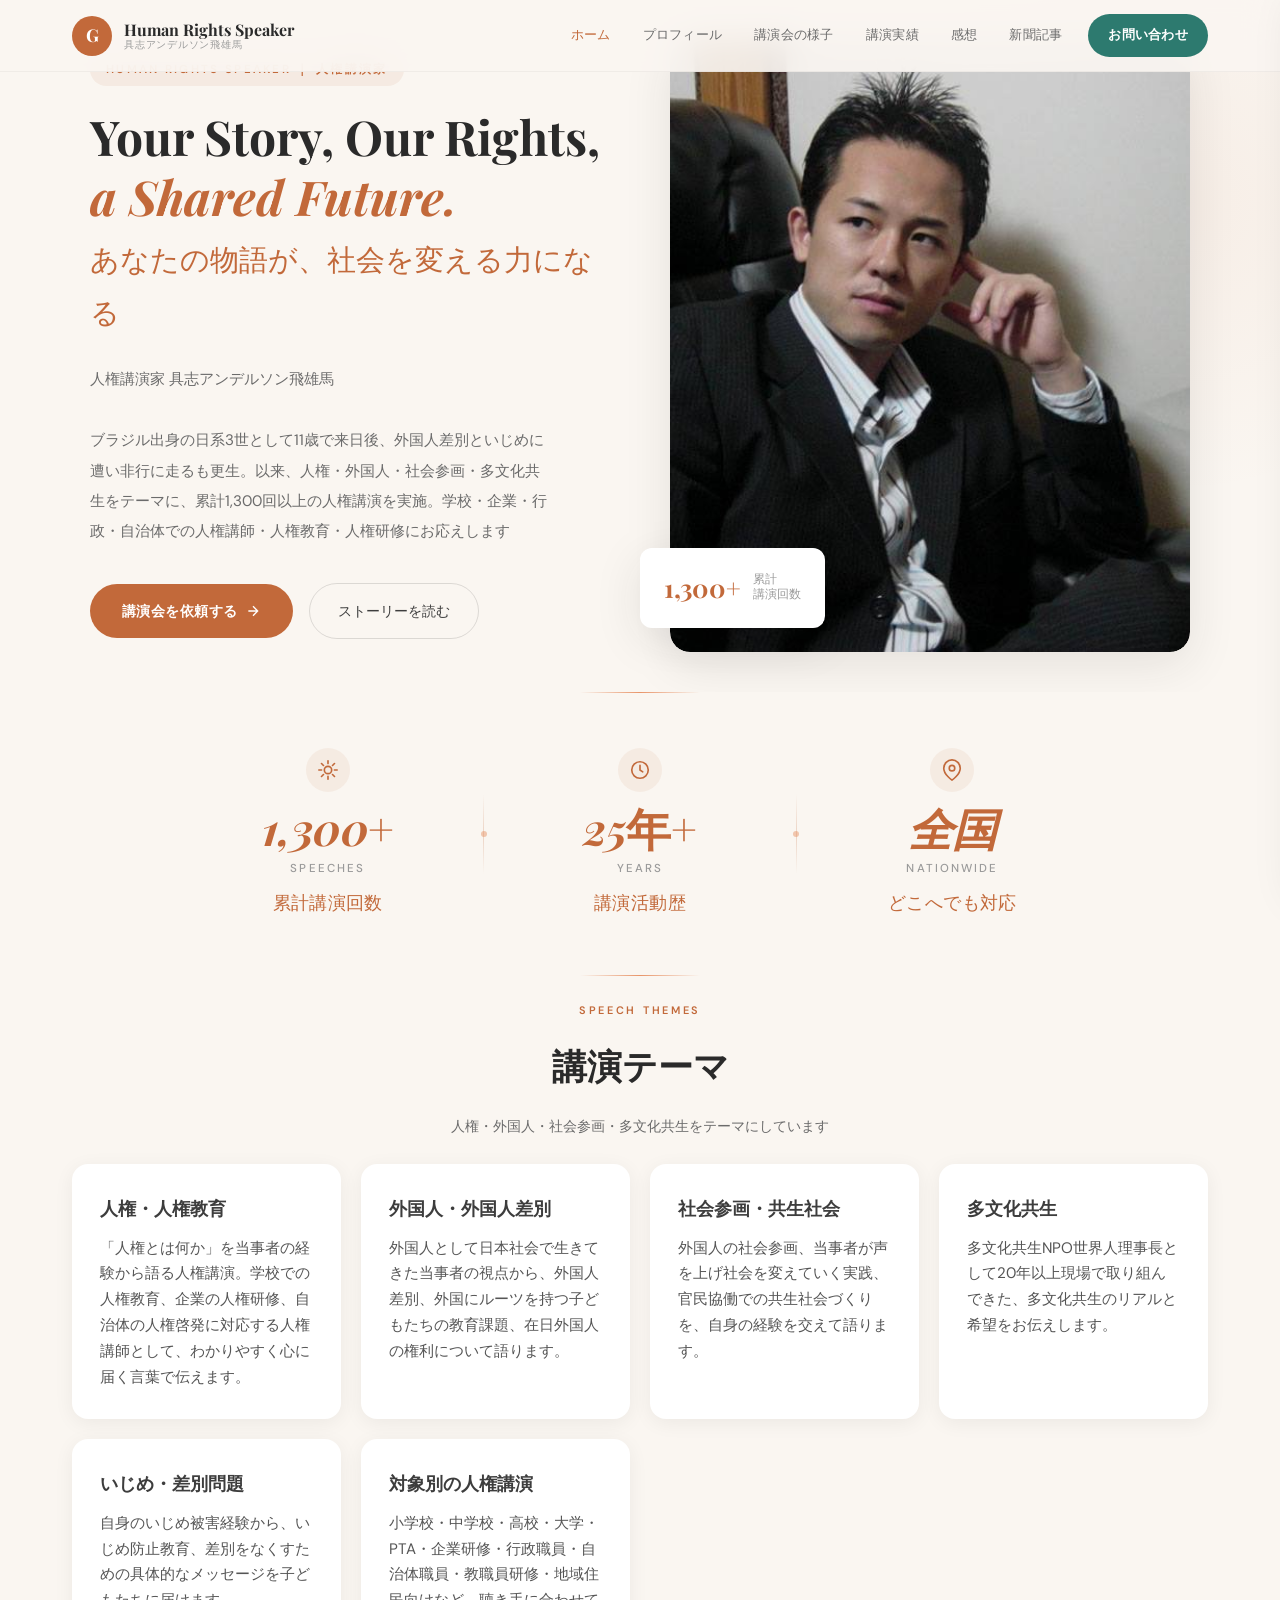
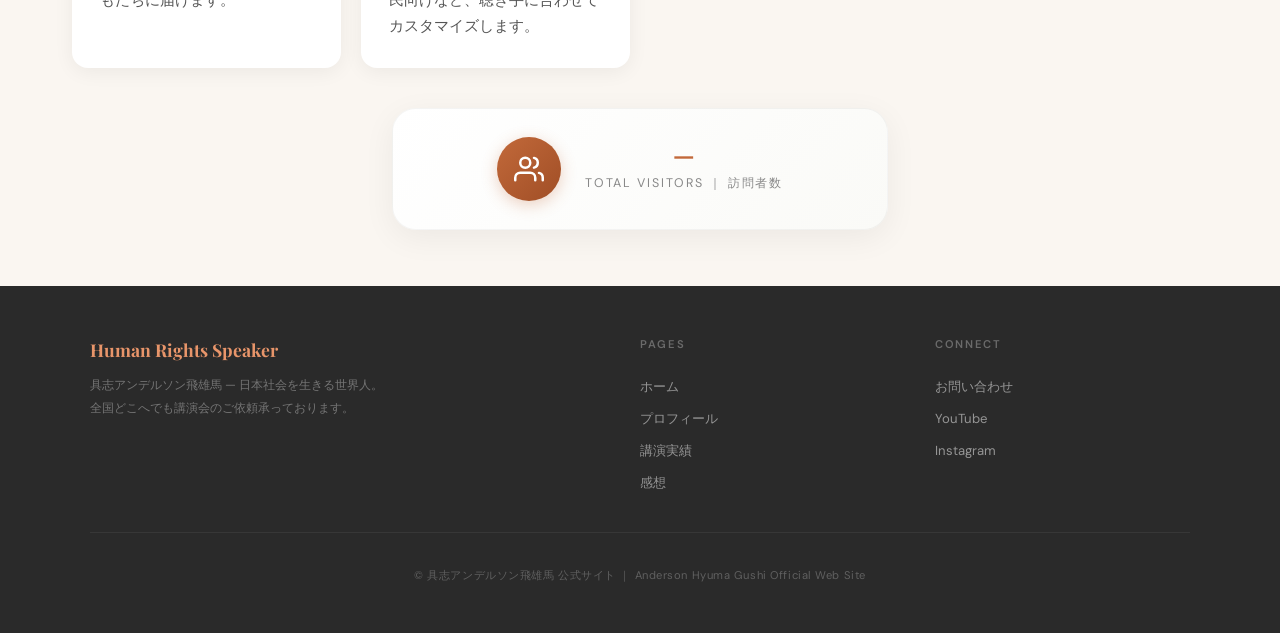
==== commit caf21dd5: "4.29 19:17" ====
--- a/index.html
+++ b/index.html
@@ -10,23 +10,23 @@
 <meta name="author" content="具志アンデルソン飛雄馬">
 <meta name="geo.region" content="JP-24">
 <meta name="geo.placename" content="Tsu, Mie, Japan">
-<link rel="canonical" href="https://gushi-hyuma.pages.dev/">
-<link rel="alternate" hreflang="ja" href="https://gushi-hyuma.pages.dev/">
-<link rel="alternate" hreflang="x-default" href="https://gushi-hyuma.pages.dev/">
+<link rel="canonical" href="https://jinken-gushi.com/">
+<link rel="alternate" hreflang="ja" href="https://jinken-gushi.com/">
+<link rel="alternate" hreflang="x-default" href="https://jinken-gushi.com/">
 <meta property="og:title" content="人権講演家 具志アンデルソン飛雄馬 公式サイト｜外国人・社会参画・多文化共生">
 <meta property="og:description" content="ブラジル出身日系3世の人権講演家。外国人差別・いじめを乗り越え、人権・社会参画・多文化共生をテーマに全国累計1,300回以上の講演実績。学校・企業・行政への講師派遣ご依頼はこちら。">
 <meta property="og:type" content="website">
-<meta property="og:url" content="https://gushi-hyuma.pages.dev/">
+<meta property="og:url" content="https://jinken-gushi.com/">
 <meta property="og:site_name" content="具志アンデルソン飛雄馬 公式サイト">
 <meta property="og:locale" content="ja_JP">
-<meta property="og:image" content="https://gushi-hyuma.pages.dev/images/home/プロフィール.jpg">
+<meta property="og:image" content="https://jinken-gushi.com/images/home/プロフィール.jpg">
 <meta property="og:image:alt" content="人権講演家 具志アンデルソン飛雄馬">
 <meta property="og:image:width" content="1200">
 <meta property="og:image:height" content="630">
 <meta name="twitter:card" content="summary_large_image">
 <meta name="twitter:title" content="人権講演家 具志アンデルソン飛雄馬 公式サイト｜外国人・社会参画・多文化共生">
 <meta name="twitter:description" content="ブラジル出身日系3世の人権講演家。外国人差別・いじめを乗り越え、人権・社会参画・多文化共生をテーマに全国累計1,300回以上の講演実績。">
-<meta name="twitter:image" content="https://gushi-hyuma.pages.dev/images/home/プロフィール.jpg">
+<meta name="twitter:image" content="https://jinken-gushi.com/images/home/プロフィール.jpg">
 <link rel="preconnect" href="https://fonts.googleapis.com">
 <link href="https://fonts.googleapis.com/css2?family=Playfair+Display:ital,wght@0,400;0,600;0,700;0,800;1,400;1,600&family=DM+Sans:wght@300;400;500;600;700&family=Caveat:wght@400;500;600;700&display=swap" rel="stylesheet">
 <link rel="stylesheet" href="styles.css">
@@ -71,16 +71,16 @@
   "@graph":[
     {
       "@type":"WebSite",
-      "@id":"https://gushi-hyuma.pages.dev/#website",
-      "url":"https://gushi-hyuma.pages.dev/",
+      "@id":"https://jinken-gushi.com/#website",
+      "url":"https://jinken-gushi.com/",
       "name":"人権講演家 具志アンデルソン飛雄馬 公式サイト",
       "description":"人権・外国人・社会参画・多文化共生をテーマにした人権講演家 具志アンデルソン飛雄馬の公式サイト",
       "inLanguage":"ja-JP",
-      "publisher":{"@id":"https://gushi-hyuma.pages.dev/#person"}
+      "publisher":{"@id":"https://jinken-gushi.com/#person"}
     },
     {
       "@type":"Person",
-      "@id":"https://gushi-hyuma.pages.dev/#person",
+      "@id":"https://jinken-gushi.com/#person",
       "name":"具志アンデルソン飛雄馬",
       "alternateName":["Anderson Hyuma Gushi","ぐし あんでるそん ひゅうま"],
       "jobTitle":"人権講演家",
@@ -88,8 +88,8 @@
       "nationality":{"@type":"Country","name":"Brazil"},
       "birthPlace":{"@type":"Place","name":"São Paulo, Brazil"},
       "birthDate":"1978",
-      "url":"https://gushi-hyuma.pages.dev/",
-      "image":"https://gushi-hyuma.pages.dev/images/home/プロフィール.jpg",
+      "url":"https://jinken-gushi.com/",
+      "image":"https://jinken-gushi.com/images/home/プロフィール.jpg",
       "sameAs":[
         "https://www.youtube.com/@GushiHyuma",
         "https://www.instagram.com/hyuuma.gushi/"
@@ -106,15 +106,15 @@
       },
       "knowsAbout":["人権","人権教育","人権講演","外国人","外国人差別","社会参画","多文化共生","いじめ防止","差別問題","共生社会","在日外国人","日系人","ブラジル"],
       "knowsLanguage":["ja","pt","en"],
-      "worksFor":{"@id":"https://gushi-hyuma.pages.dev/#org"}
+      "worksFor":{"@id":"https://jinken-gushi.com/#org"}
     },
     {
       "@type":"Organization",
-      "@id":"https://gushi-hyuma.pages.dev/#org",
+      "@id":"https://jinken-gushi.com/#org",
       "name":"多文化共生NPO 世界人",
       "alternateName":"Sekaijin",
       "description":"外国人と日本人がともに生きる多文化共生社会の実現と、外国人の社会参画を推進するNPO団体。",
-      "founder":{"@id":"https://gushi-hyuma.pages.dev/#person"},
+      "founder":{"@id":"https://jinken-gushi.com/#person"},
       "foundingDate":"2006",
       "address":{
         "@type":"PostalAddress",
@@ -125,9 +125,9 @@
     },
     {
       "@type":"ProfessionalService",
-      "@id":"https://gushi-hyuma.pages.dev/#service",
+      "@id":"https://jinken-gushi.com/#service",
       "name":"人権講演・講師派遣サービス",
-      "provider":{"@id":"https://gushi-hyuma.pages.dev/#person"},
+      "provider":{"@id":"https://jinken-gushi.com/#person"},
       "description":"学校・企業・行政・自治体向けの人権講演、人権研修、人権啓発講師派遣。テーマは人権、外国人、社会参画、多文化共生、いじめ防止、差別問題など。",
       "areaServed":"JP",
       "serviceType":["人権講演","人権研修","人権教育","講師派遣","人権啓発"]
@@ -141,7 +141,7 @@
       <div class="hero-tag" role="doc-subtitle">Human Rights Speaker ｜ 人権講演家</div>
       <h1 class="hero-title">Your Story, Our Rights,<br><em>a Shared Future.</em></h1>
       <p class="hero-subtitle">あなたの物語が、社会を変える力になる</p>
-      <p class="hero-desc">人権講演家 具志アンデルソン飛雄馬。ブラジル出身の日系3世として11歳で来日後、外国人差別といじめに遭い非行に走るも更生。以来、人権・外国人・社会参画・多文化共生をテーマに、全国累計1,300回以上の人権講演を行ってきました。学校・企業・行政・自治体での人権講師・人権教育・人権研修にお応えします。</p>
+      <p class="hero-desc">人権講演家 具志アンデルソン飛雄馬<br><br>ブラジル出身の日系3世として11歳で来日後、外国人差別といじめに遭い非行に走るも更生。以来、人権・外国人・社会参画・多文化共生をテーマに、累計1,300回以上の人権講演を実施。学校・企業・行政・自治体での人権講師・人権教育・人権研修にお応えします</p>
       <div class="hero-actions">
         <a href="contact.html" class="btn-primary">講演会を依頼する <svg width="16" height="16" viewBox="0 0 24 24" fill="none" stroke="currentColor" stroke-width="2"><path d="M5 12h14M12 5l7 7-7 7"/></svg></a>
         <a href="profile.html" class="btn-secondary">ストーリーを読む</a>
@@ -201,7 +201,7 @@
 
 
 <section class="reveal" aria-label="講演テーマ" style="max-width:1200px;margin:0 auto;padding:24px 32px 40px;">
-  <div class="sec-hdr" style="padding-bottom:24px;padding-top:0"><div class="tag">Speech Themes</div><h2>講演テーマ</h2><p>人権・外国人・社会参画・多文化共生をテーマに、対象に合わせて構成します</p></div>
+  <div class="sec-hdr" style="padding-bottom:24px;padding-top:0"><div class="tag">Speech Themes</div><h2>講演テーマ</h2><p>人権・外国人・社会参画・多文化共生をテーマにしています</p></div>
   <div style="display:grid;grid-template-columns:repeat(auto-fit,minmax(260px,1fr));gap:20px">
     <article style="padding:28px;background:var(--white,#fff);border-radius:16px;box-shadow:0 4px 20px rgba(0,0,0,.06)">
       <h3 style="margin:0 0 10px;font-size:1.15rem">人権・人権教育</h3>
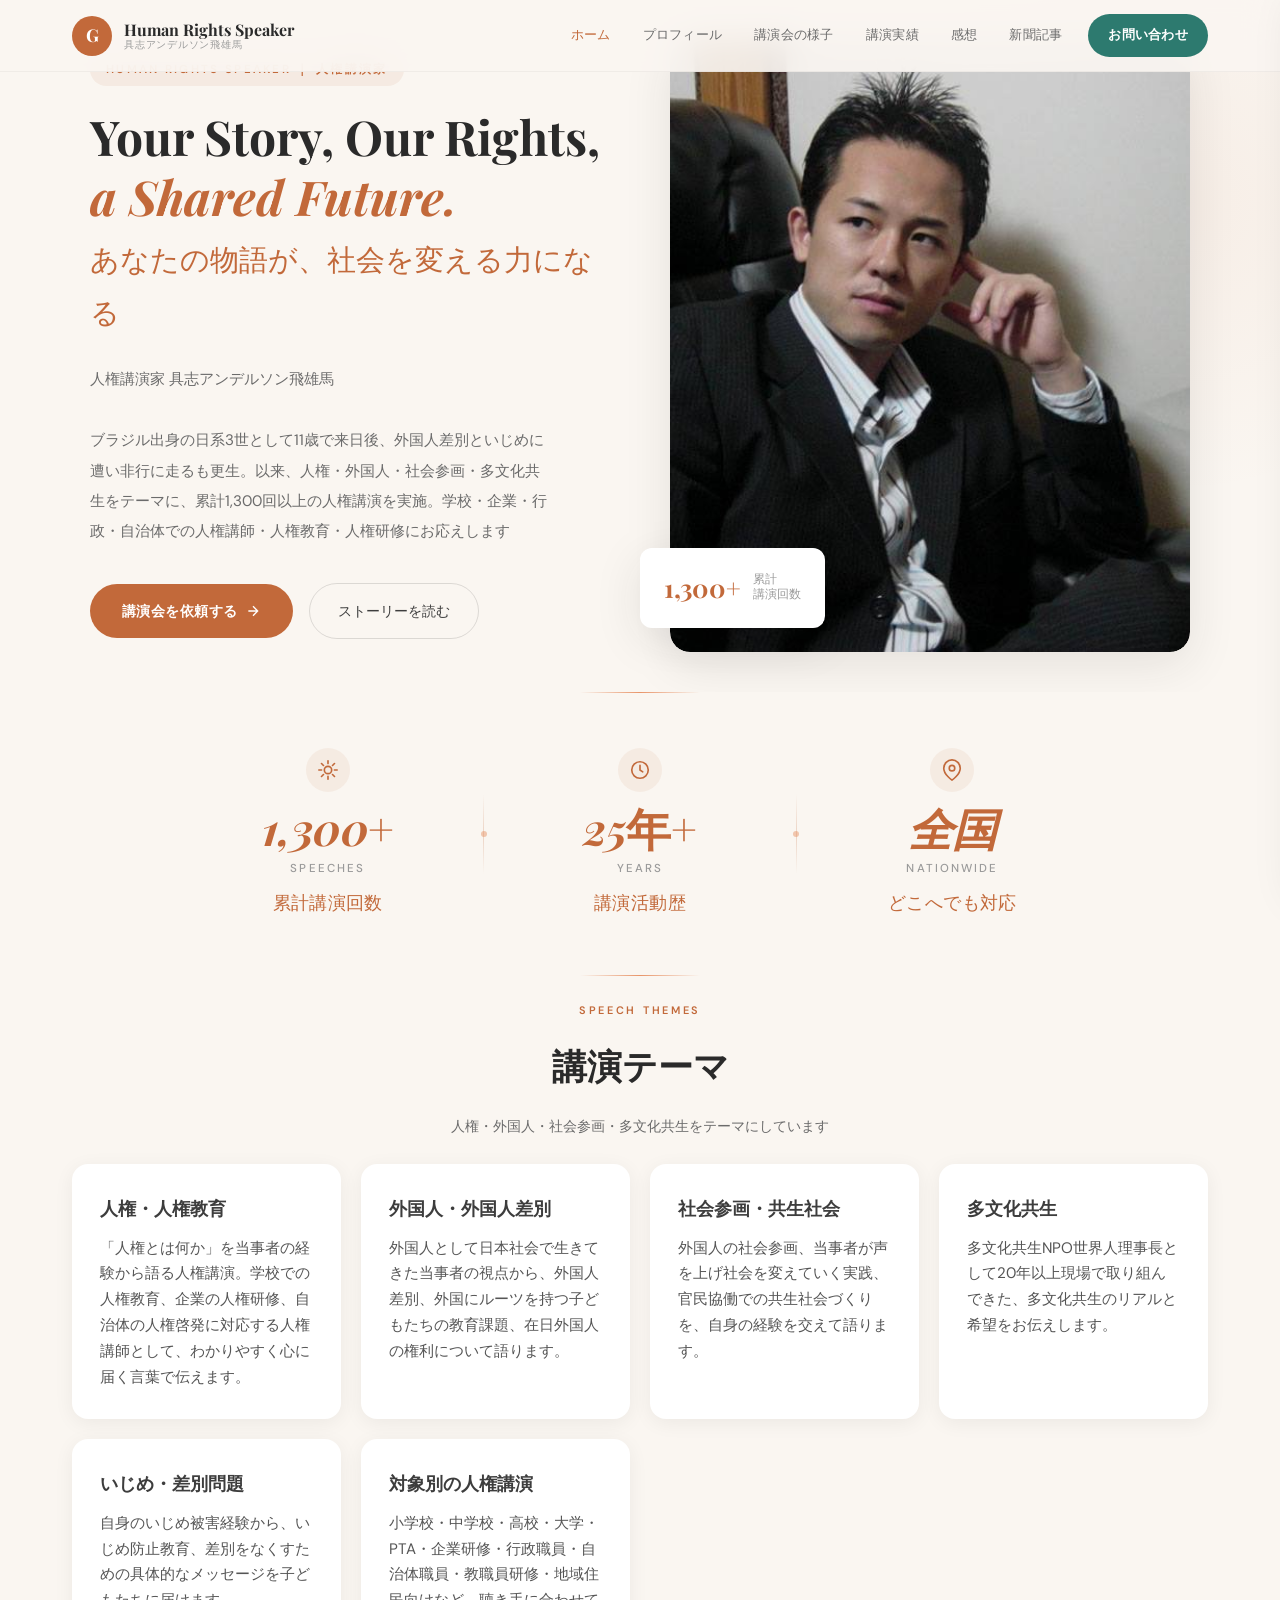
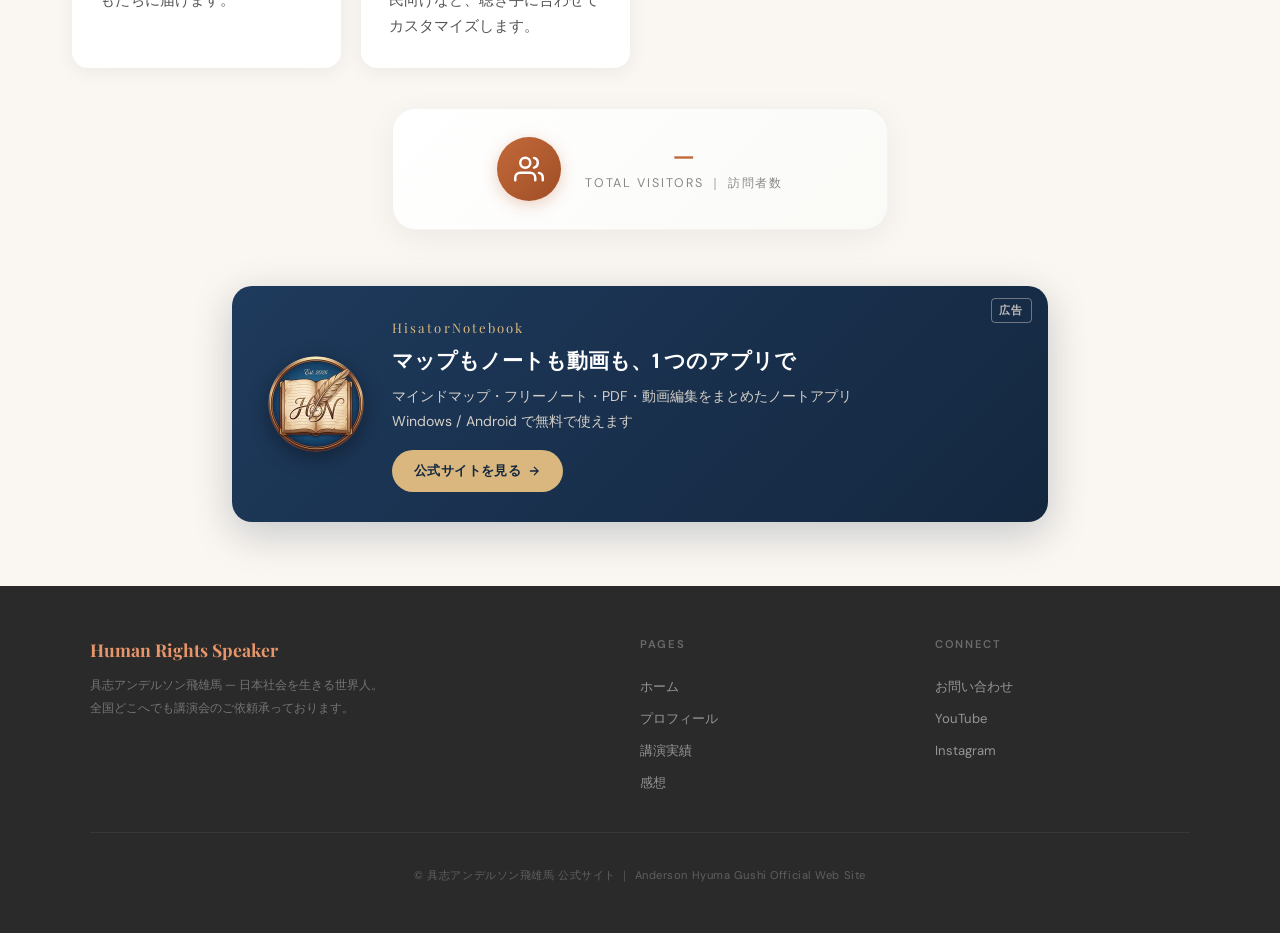
==== commit 19391826: "トップページに HisatorNotebook の広告枠を追加 訪問者数の下に「広告」表示つきのカードを置き、hisator-notebook.com へ リンク (rel="sponsored no" ====
--- a/index.html
+++ b/index.html
@@ -29,7 +29,10 @@
 <meta name="twitter:image" content="https://jinken-gushi.com/images/home/プロフィール.jpg">
 <link rel="preconnect" href="https://fonts.googleapis.com">
 <link href="https://fonts.googleapis.com/css2?family=Playfair+Display:ital,wght@0,400;0,600;0,700;0,800;1,400;1,600&family=DM+Sans:wght@300;400;500;600;700&family=Caveat:wght@400;500;600;700&display=swap" rel="stylesheet">
-<link rel="stylesheet" href="styles.css">
+<link rel="stylesheet" href="styles.css?v=20261105">
+<link rel="icon" type="image/jpeg" href="images/gallery/7.jpg">
+<link rel="shortcut icon" type="image/jpeg" href="images/gallery/7.jpg">
+<link rel="apple-touch-icon" href="images/gallery/7.jpg">
 
 </head>
 <body>
@@ -251,6 +254,20 @@
     </div>
   </div>
 </section>
+
+<!-- 広告枠 (PR): HisatorNotebook の公式サイトへ -->
+<aside class="pr-ad reveal" aria-label="広告">
+  <a href="https://hisator-notebook.com/" class="pr-ad-card" target="_blank" rel="sponsored noopener">
+    <span class="pr-ad-label">広告</span>
+    <img src="images/ad/hisatornotebook.webp" alt="HisatorNotebook のアイコン" class="pr-ad-icon" width="96" height="96" loading="lazy">
+    <div class="pr-ad-body">
+      <div class="pr-ad-name">HisatorNotebook</div>
+      <div class="pr-ad-title">マップもノートも動画も、1 つのアプリで</div>
+      <p class="pr-ad-desc">マインドマップ・フリーノート・PDF・動画編集をまとめたノートアプリ<br>Windows / Android で無料で使えます</p>
+      <span class="pr-ad-cta">公式サイトを見る <svg width="14" height="14" viewBox="0 0 24 24" fill="none" stroke="currentColor" stroke-width="2.2" aria-hidden="true"><path d="M5 12h14M12 5l7 7-7 7"/></svg></span>
+    </div>
+  </a>
+</aside>
 </main>
 <footer>
 <div class="footer-inner">
--- a/styles.css
+++ b/styles.css
@@ -205,11 +205,30 @@
   .sec-hdr h1,.sec-hdr h2{font-size:1.7rem}
   .gallery-grid{grid-template-columns:repeat(2,1fr)}
   .home-cards{grid-template-columns:1fr}
-  .stats-row{grid-template-columns:1fr;gap:24px;padding:32px 32px}
-  .stat-divider{display:none}
+  .stats-row{grid-template-columns:1fr;gap:24px;padding:32px 32px}
+  .stat-divider{display:none}
   .stat-item .stat-num{font-size:2.4rem}
   .journey-wrap::before{left:20px}
   .j-item{padding-left:56px}
   .j-item::before{left:13px}
   .j-item .j-icon{left:10px}
 }
+
+/* 広告枠 (PR) — HisatorNotebook。 サイト本文と見分けが付くよう紺地に金 */
+.pr-ad{max-width:880px;margin:0 auto 64px;padding:0 32px}
+.pr-ad-card{position:relative;display:flex;align-items:center;gap:28px;padding:30px 36px;border-radius:var(--radius-lg);background:linear-gradient(135deg,#1E3A5C,#14273F);color:#F4EBDD;text-decoration:none;box-shadow:0 12px 40px rgba(20,39,63,.22);transition:transform .3s var(--ease),box-shadow .3s var(--ease)}
+.pr-ad-card:hover{transform:translateY(-3px);box-shadow:0 18px 56px rgba(20,39,63,.3)}
+.pr-ad-label{position:absolute;top:12px;right:16px;font-size:.66rem;letter-spacing:.15em;font-weight:600;color:rgba(244,235,221,.75);border:1px solid rgba(244,235,221,.4);border-radius:4px;padding:2px 7px}
+.pr-ad-icon{width:96px;height:96px;flex-shrink:0;border-radius:50%;box-shadow:0 6px 20px rgba(0,0,0,.35)}
+.pr-ad-body{flex:1;min-width:0}
+.pr-ad-name{font-family:var(--serif);font-size:.82rem;letter-spacing:.16em;color:#D9B77E;margin-bottom:6px}
+.pr-ad-title{font-size:1.3rem;font-weight:700;color:#fff;line-height:1.45;margin-bottom:8px}
+.pr-ad-desc{font-size:.88rem;line-height:1.75;color:rgba(244,235,221,.85)}
+.pr-ad-cta{display:inline-flex;align-items:center;gap:6px;margin-top:16px;padding:9px 22px;border-radius:50px;background:#D9B77E;color:#14273F;font-size:.82rem;font-weight:700;letter-spacing:.03em;transition:background .3s var(--ease)}
+.pr-ad-card:hover .pr-ad-cta{background:#E8CB98}
+.pr-ad-title,.pr-ad-desc{word-break:auto-phrase}
+@media(max-width:700px){
+  .pr-ad{padding:0 16px}
+  .pr-ad-card{flex-direction:column;text-align:center;gap:16px;padding:40px 22px 28px}
+  .pr-ad-title{font-size:1.12rem}
+}
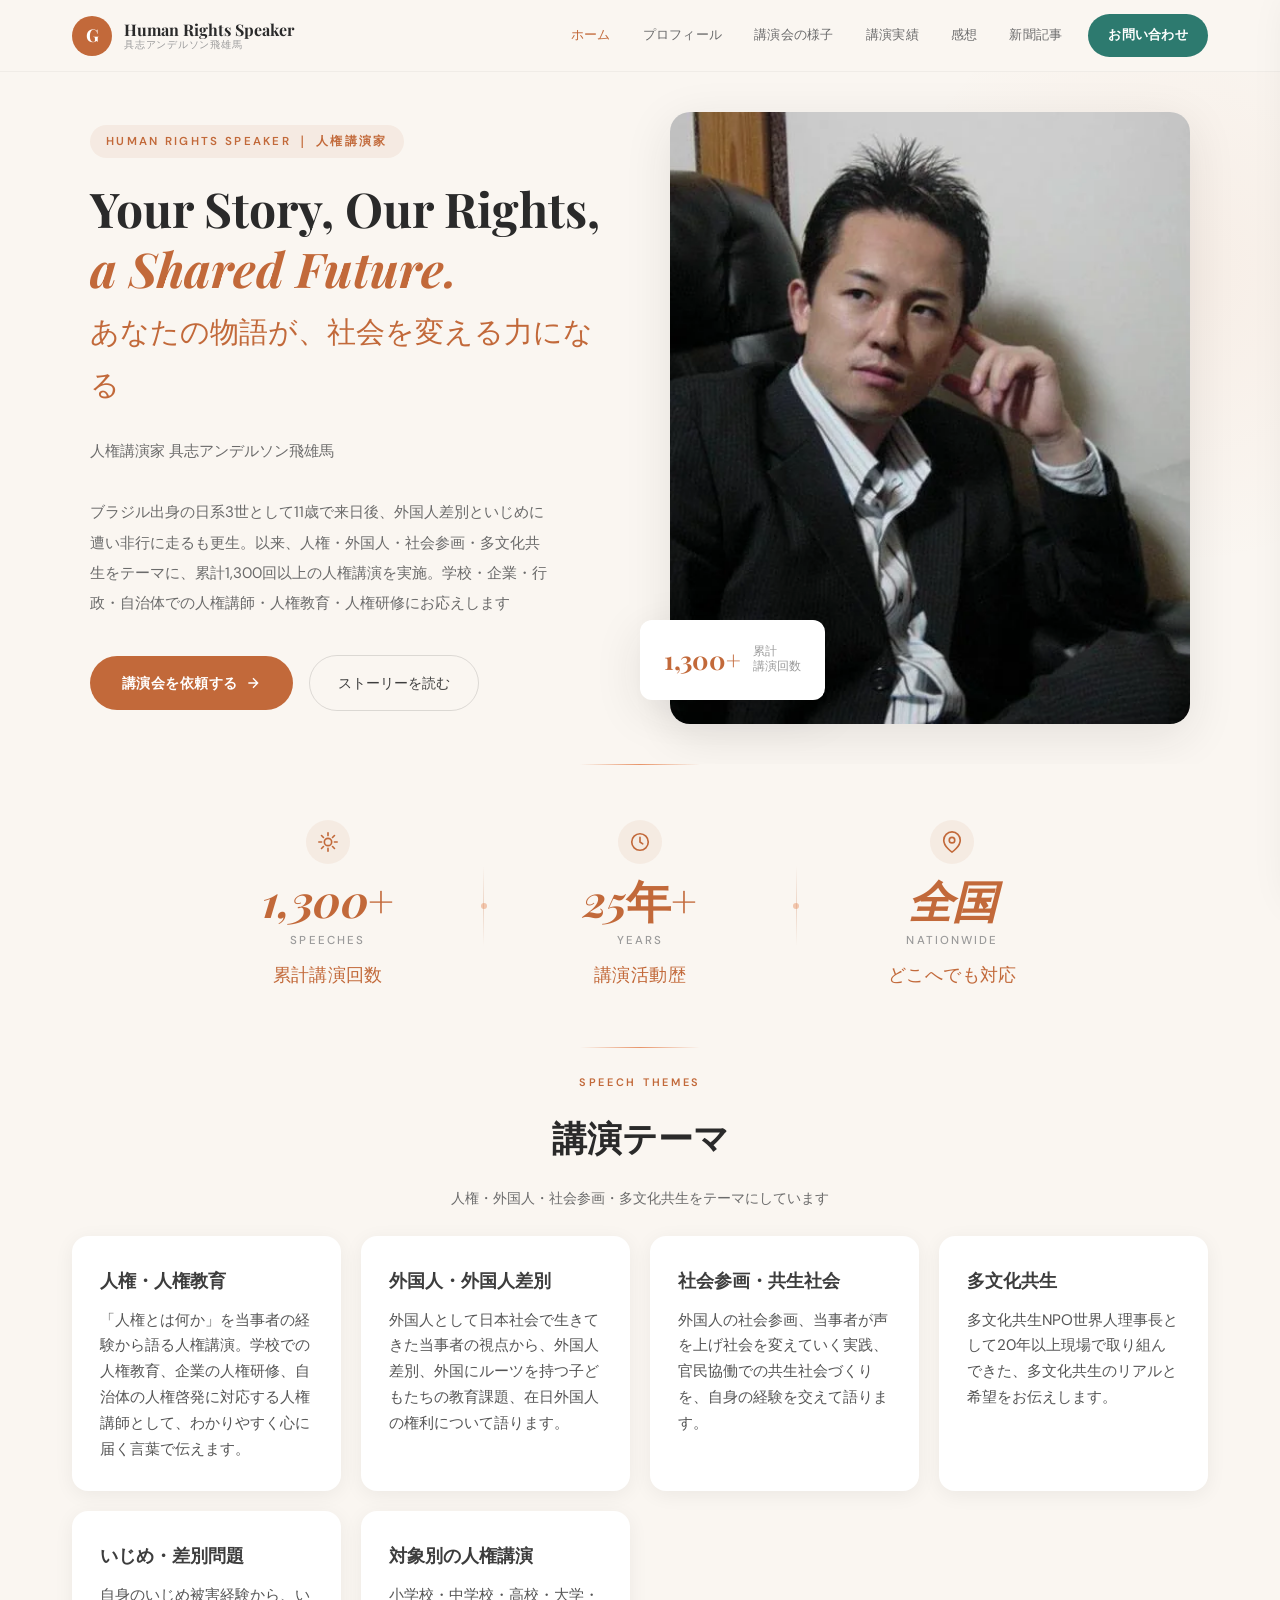
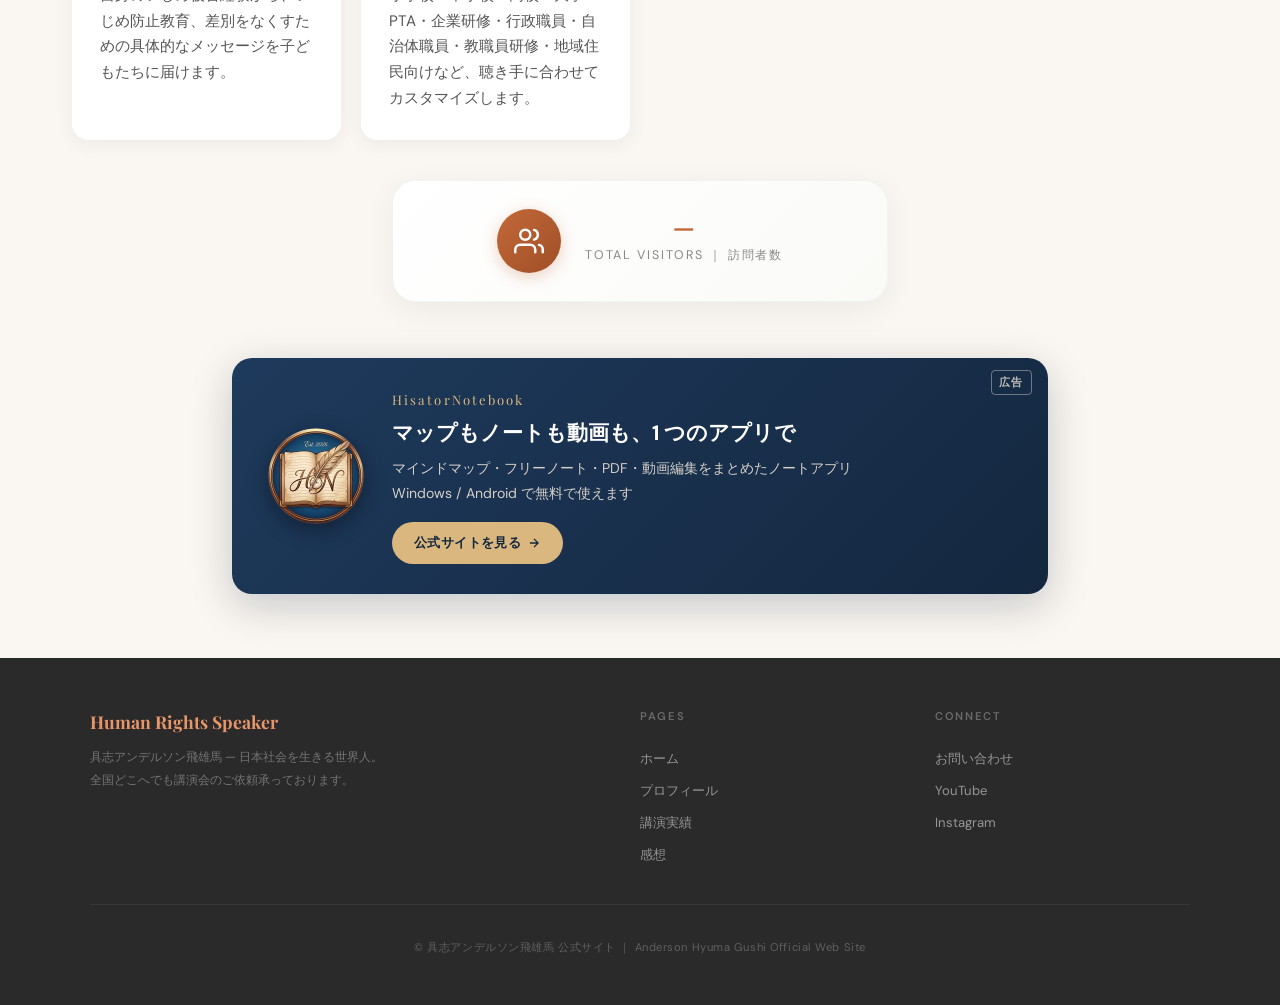
==== commit a2b3f277: "動画構造化データの uploadDate 修正と全体的な不具合修正・高速化 - video.html / profile.html の VideoObject.uploadDate を ISO 860" ====
--- a/index.html
+++ b/index.html
@@ -19,56 +19,21 @@
 <meta property="og:url" content="https://jinken-gushi.com/">
 <meta property="og:site_name" content="具志アンデルソン飛雄馬 公式サイト">
 <meta property="og:locale" content="ja_JP">
-<meta property="og:image" content="https://jinken-gushi.com/images/home/プロフィール.jpg">
+<meta property="og:image" content="https://jinken-gushi.com/images/home/%E3%83%97%E3%83%AD%E3%83%95%E3%82%A3%E3%83%BC%E3%83%AB.jpg">
 <meta property="og:image:alt" content="人権講演家 具志アンデルソン飛雄馬">
-<meta property="og:image:width" content="1200">
-<meta property="og:image:height" content="630">
+<meta property="og:image:width" content="500">
+<meta property="og:image:height" content="588">
 <meta name="twitter:card" content="summary_large_image">
 <meta name="twitter:title" content="人権講演家 具志アンデルソン飛雄馬 公式サイト｜外国人・社会参画・多文化共生">
 <meta name="twitter:description" content="ブラジル出身日系3世の人権講演家。外国人差別・いじめを乗り越え、人権・社会参画・多文化共生をテーマに全国累計1,300回以上の講演実績。">
-<meta name="twitter:image" content="https://jinken-gushi.com/images/home/プロフィール.jpg">
+<meta name="twitter:image" content="https://jinken-gushi.com/images/home/%E3%83%97%E3%83%AD%E3%83%95%E3%82%A3%E3%83%BC%E3%83%AB.jpg">
 <link rel="preconnect" href="https://fonts.googleapis.com">
-<link href="https://fonts.googleapis.com/css2?family=Playfair+Display:ital,wght@0,400;0,600;0,700;0,800;1,400;1,600&family=DM+Sans:wght@300;400;500;600;700&family=Caveat:wght@400;500;600;700&display=swap" rel="stylesheet">
-<link rel="stylesheet" href="styles.css?v=20261105">
-<link rel="icon" type="image/jpeg" href="images/gallery/7.jpg">
-<link rel="shortcut icon" type="image/jpeg" href="images/gallery/7.jpg">
-<link rel="apple-touch-icon" href="images/gallery/7.jpg">
-
-</head>
-<body>
-<div id="loader"><div class="loader-dot"><span></span><span></span><span></span></div></div>
-<header id="header">
-<div class="hdr-inner">
-  <a href="index.html" class="logo">
-    <div class="logo-mark">G</div>
-    <div class="logo-text">
-      <span class="logo-name">Human Rights Speaker</span>
-      <span class="logo-sub">具志アンデルソン飛雄馬</span>
-    </div>
-  </a>
-  <nav>
-    <a href="index.html">ホーム</a>
-    <a href="profile.html">プロフィール</a>
-    <a href="gallery.html">講演会の様子</a>
-    <a href="achievements.html">講演実績</a>
-    <a href="reviews.html">感想</a>
-    <a href="press.html">新聞記事</a>
-    <a href="contact.html" class="nav-cta">お問い合わせ</a>
-  </nav>
-  <div class="burger" id="burger" onclick="toggleMob()"><i></i><i></i><i></i></div>
-</div>
-</header>
-<div class="mob-overlay" id="mobOv" onclick="closeMob()"></div>
-<div class="mob-nav" id="mobNav">
-  <a href="index.html">ホーム</a>
-  <a href="profile.html">プロフィール</a>
-  <a href="gallery.html">講演会の様子</a>
-  <a href="achievements.html">講演実績</a>
-  <a href="reviews.html">感想</a>
-  <a href="press.html">新聞記事</a>
-  <a href="contact.html">お問い合わせ</a>
-</div>
-
+<link rel="preconnect" href="https://fonts.gstatic.com" crossorigin>
+<link href="https://fonts.googleapis.com/css2?family=Playfair+Display:ital,wght@0,600;0,700;1,600;1,700&family=DM+Sans:wght@400;500;600;700&family=Caveat:wght@500;600&display=swap" rel="stylesheet">
+<link rel="stylesheet" href="styles.css?v=2026112501">
+<noscript><style>#loader{display:none!important}.reveal,.hero-left,.hero-right{opacity:1!important;transform:none!important}</style></noscript>
+<link rel="icon" type="image/png" href="images/favicon.png">
+<link rel="apple-touch-icon" href="images/apple-touch-icon.png">
 <script type="application/ld+json">{
   "@context":"https://schema.org",
   "@graph":[
@@ -92,7 +57,7 @@
       "birthPlace":{"@type":"Place","name":"São Paulo, Brazil"},
       "birthDate":"1978",
       "url":"https://jinken-gushi.com/",
-      "image":"https://jinken-gushi.com/images/home/プロフィール.jpg",
+      "image":"https://jinken-gushi.com/images/home/%E3%83%97%E3%83%AD%E3%83%95%E3%82%A3%E3%83%BC%E3%83%AB.jpg",
       "sameAs":[
         "https://www.youtube.com/@GushiHyuma",
         "https://www.instagram.com/hyuuma.gushi/"
@@ -137,6 +102,42 @@
     }
   ]
 }</script>
+
+</head>
+<body>
+<div id="loader"><div class="loader-dot"><span></span><span></span><span></span></div></div>
+<header id="header">
+<div class="hdr-inner">
+  <a href="index.html" class="logo">
+    <div class="logo-mark">G</div>
+    <div class="logo-text">
+      <span class="logo-name">Human Rights Speaker</span>
+      <span class="logo-sub">具志アンデルソン飛雄馬</span>
+    </div>
+  </a>
+  <nav>
+    <a href="index.html">ホーム</a>
+    <a href="profile.html">プロフィール</a>
+    <a href="gallery.html">講演会の様子</a>
+    <a href="achievements.html">講演実績</a>
+    <a href="reviews.html">感想</a>
+    <a href="press.html">新聞記事</a>
+    <a href="contact.html" class="nav-cta">お問い合わせ</a>
+  </nav>
+  <button type="button" class="burger" id="burger" onclick="toggleMob()" aria-label="メニューを開く" aria-expanded="false" aria-controls="mobNav"><i></i><i></i><i></i></button>
+</div>
+</header>
+<div class="mob-overlay" id="mobOv" onclick="closeMob()"></div>
+<div class="mob-nav" id="mobNav">
+  <a href="index.html">ホーム</a>
+  <a href="profile.html">プロフィール</a>
+  <a href="gallery.html">講演会の様子</a>
+  <a href="achievements.html">講演実績</a>
+  <a href="reviews.html">感想</a>
+  <a href="press.html">新聞記事</a>
+  <a href="contact.html">お問い合わせ</a>
+</div>
+
 <main>
 <section class="hero">
   <div class="hero-grid">
@@ -152,7 +153,10 @@
     </div>
     <div class="hero-right">
       <div class="hero-img-wrap">
-        <img src="images/home/プロフィール.jpg" alt="人権講演家 具志アンデルソン飛雄馬｜外国人・社会参画・多文化共生をテーマに講演活動" style="width: 100%; height: 100%; object-fit: cover; border-radius: inherit;">
+        <picture>
+          <source srcset="images/home/profile.webp" type="image/webp">
+          <img src="images/home/プロフィール.jpg" alt="人権講演家 具志アンデルソン飛雄馬｜外国人・社会参画・多文化共生をテーマに講演活動" width="500" height="588" fetchpriority="high" decoding="async" style="width: 100%; height: auto; aspect-ratio: 500/588; object-fit: cover; border-radius: inherit;">
+        </picture>
       </div>
       <div class="hero-float"><div class="hf-num">1,300+</div><div class="hf-label">累計<br>講演回数</div></div>
     </div>
@@ -235,7 +239,7 @@
 
 <!-- ============================================================
      訪問者カウンター
-     CounterAPI（無料・登録不要）を利用してサイト訪問者数を表示
+     自前の Cloudflare Worker（_worker/）でサイト訪問者数を数えて表示
      カウントは shared.js 内で増加・取得しています
      ============================================================ -->
 <section class="visit-counter reveal" aria-label="サイト訪問者数" style="max-width:560px;margin:0 auto 56px;padding:0 32px">
@@ -259,7 +263,7 @@
 <aside class="pr-ad reveal" aria-label="広告">
   <a href="https://hisator-notebook.com/" class="pr-ad-card" target="_blank" rel="sponsored noopener">
     <span class="pr-ad-label">広告</span>
-    <img src="images/ad/hisatornotebook.webp" alt="HisatorNotebook のアイコン" class="pr-ad-icon" width="96" height="96" loading="lazy">
+    <img src="images/ad/hisatornotebook.webp" alt="HisatorNotebook のアイコン" class="pr-ad-icon" width="96" height="96" loading="lazy" decoding="async">
     <div class="pr-ad-body">
       <div class="pr-ad-name">HisatorNotebook</div>
       <div class="pr-ad-title">マップもノートも動画も、1 つのアプリで</div>
@@ -288,6 +292,6 @@
 </div>
 <div class="ft-copy">&copy; 具志アンデルソン飛雄馬 公式サイト ｜ Anderson Hyuma Gushi Official Web Site</div>
 </footer>
-<script src="shared.js"></script>
+<script src="shared.js?v=2026112501" defer></script>
 </body>
 </html>
--- a/styles.css
+++ b/styles.css
@@ -1,14 +1,15 @@
-@import url('https://fonts.googleapis.com/css2?family=Playfair+Display:ital,wght@0,400;0,600;0,700;0,800;1,400;1,600&family=DM+Sans:wght@300;400;500;600;700&family=Caveat:wght@400;500;600;700&display=swap');
 :root{--cream:#FAF6F1;--cream-dark:#F0EAE0;--white:#FFFFFF;--charcoal:#2A2A2A;--text:#3D3D3D;--text-light:#6B6B6B;--text-muted:#9A9A9A;--terracotta:#C2693A;--terracotta-light:#E8956A;--terracotta-dark:#A0522D;--terracotta-bg:rgba(194,105,58,0.08);--teal:#2D7A6F;--teal-light:#3A9E8F;--warm-shadow:0 4px 24px rgba(42,42,42,0.06);--warm-shadow-lg:0 12px 48px rgba(42,42,42,0.1);--serif:'Playfair Display',Georgia,serif;--sans:'DM Sans','Helvetica Neue',sans-serif;--hand:'Caveat',cursive;--ease:cubic-bezier(0.25,0.46,0.45,0.94);--header-h:72px;--radius:12px;--radius-lg:20px}
 *,*::before,*::after{margin:0;padding:0;box-sizing:border-box}
 html{scroll-behavior:smooth;scroll-padding-top:var(--header-h)}
 body{font-family:var(--sans);background:var(--cream);color:var(--text);line-height:1.85;overflow-x:hidden;-webkit-font-smoothing:antialiased}
+body.mob-open,body.lb-open{overflow:hidden}
 ::selection{background:var(--terracotta);color:#fff}
 img{max-width:100%;display:block}
 a{text-decoration:none;color:inherit}
-
-#loader{position:fixed;inset:0;background:var(--cream);z-index:9999;display:flex;align-items:center;justify-content:center;transition:opacity .5s var(--ease)}
-#loader.hide{opacity:0;pointer-events:none}
+a:focus-visible,button:focus-visible,[tabindex="0"]:focus-visible{outline:2px solid var(--terracotta);outline-offset:2px}
+
+#loader{position:fixed;inset:0;background:var(--cream);z-index:9999;display:flex;align-items:center;justify-content:center;transition:opacity .35s var(--ease),visibility .35s var(--ease)}
+#loader.hide{opacity:0;visibility:hidden;pointer-events:none}
 .loader-dot{display:flex;gap:8px}
 .loader-dot span{width:10px;height:10px;border-radius:50%;background:var(--terracotta);animation:dotBounce 1.2s ease infinite}
 .loader-dot span:nth-child(2){animation-delay:.15s}
@@ -30,8 +31,8 @@
 nav a.active{color:var(--terracotta)}
 nav .nav-cta{background:var(--teal);color:#fff !important;padding:9px 20px;border-radius:50px;font-weight:600;margin-left:8px;transition:all .3s var(--ease)}
 nav .nav-cta:hover{background:var(--teal-light);transform:translateY(-1px);box-shadow:0 4px 12px rgba(45,122,111,0.25)}
-.burger{display:none;flex-direction:column;gap:6px;cursor:pointer;padding:8px;z-index:1100}
-.burger i{width:24px;height:2px;background:var(--charcoal);border-radius:2px;transition:all .3s var(--ease)}
+.burger{display:none;flex-direction:column;gap:6px;cursor:pointer;padding:8px;z-index:1100;background:none;border:0}
+.burger i{width:24px;height:2px;background:var(--charcoal);border-radius:2px;transition:all .3s var(--ease);display:block}
 .burger.open i:nth-child(1){transform:rotate(45deg) translate(5.5px,5.5px)}
 .burger.open i:nth-child(2){opacity:0}
 .burger.open i:nth-child(3){transform:rotate(-45deg) translate(5.5px,-5.5px)}
@@ -40,14 +41,14 @@
 .mob-nav{position:fixed;top:0;right:-320px;width:300px;height:100vh;background:var(--white);z-index:1060;padding:90px 28px 40px;display:flex;flex-direction:column;gap:4px;transition:right .35s var(--ease);box-shadow:-8px 0 40px rgba(0,0,0,0.08)}
 .mob-nav.show{right:0}
 .mob-nav a{font-size:1rem;font-weight:500;color:var(--text);padding:14px 16px;border-radius:10px;transition:all .2s;cursor:pointer}
-.mob-nav a:hover{background:var(--terracotta-bg);color:var(--terracotta)}
-
-main{padding-top:0}
+.mob-nav a:hover,.mob-nav a.active{background:var(--terracotta-bg);color:var(--terracotta)}
+
+main{padding-top:var(--header-h)}
 
 .hero{padding:40px 32px 40px;position:relative;overflow:hidden}
 .hero::before{content:'';position:absolute;top:-100px;right:-200px;width:600px;height:600px;background:radial-gradient(circle,rgba(194,105,58,0.06) 0%,transparent 70%);border-radius:50%}
 .hero-grid{max-width:1100px;margin:0 auto;display:grid;grid-template-columns:1fr 1fr;gap:60px;align-items:center}
-.hero-left{opacity:0;transform:translateY(30px);animation:fadeUp .8s .3s var(--ease) forwards}
+.hero-left{animation:fadeUp .45s var(--ease) both}
 .hero-tag{display:inline-block;font-size:.72rem;letter-spacing:.2em;color:var(--terracotta);text-transform:uppercase;font-weight:600;margin-bottom:20px;padding:6px 16px;background:var(--terracotta-bg);border-radius:50px}
 .hero-title{font-family:var(--serif);font-size:3rem;font-weight:700;color:var(--charcoal);line-height:1.25;margin-bottom:8px}
 .hero-title em{font-style:italic;color:var(--terracotta)}
@@ -58,7 +59,7 @@
 .btn-primary:hover{background:var(--terracotta-dark);transform:translateY(-2px);box-shadow:0 6px 20px rgba(194,105,58,0.3)}
 .btn-secondary{display:inline-flex;align-items:center;gap:8px;padding:14px 28px;background:transparent;color:var(--text);font-family:var(--sans);font-size:.88rem;font-weight:500;border-radius:50px;border:1.5px solid rgba(0,0,0,0.12);cursor:pointer;transition:all .3s}
 .btn-secondary:hover{border-color:var(--terracotta);color:var(--terracotta)}
-.hero-right{position:relative;opacity:0;animation:fadeUp .8s .5s var(--ease) forwards}
+.hero-right{position:relative}
 .hero-img-wrap{position:relative;border-radius:var(--radius-lg);overflow:hidden;box-shadow:var(--warm-shadow-lg)}
 .hero-img-wrap .hero-ph{width:100%;aspect-ratio:4/5;background:linear-gradient(145deg,#E8D5C4,#D4B89C);display:flex;align-items:center;justify-content:center;font-family:var(--serif);font-size:4rem;color:rgba(194,105,58,0.2)}
 .hero-img-wrap::after{content:'';position:absolute;bottom:-8px;right:-8px;width:60%;height:60%;border:2px solid var(--terracotta-light);border-radius:var(--radius-lg);opacity:.3;z-index:-1}
@@ -66,7 +67,7 @@
 .hero-float .hf-num{font-family:var(--serif);font-size:1.6rem;font-weight:700;color:var(--terracotta)}
 .hero-float .hf-label{font-size:.72rem;color:var(--text-muted);line-height:1.3}
 @keyframes floatUp{0%,100%{transform:translateY(0)}50%{transform:translateY(-6px)}}
-@keyframes fadeUp{to{opacity:1;transform:translateY(0)}}
+@keyframes fadeUp{from{transform:translateY(14px)}to{transform:translateY(0)}}
 
 .sec-hdr{text-align:center;padding:48px 32px 32px}
 .sec-hdr .tag{font-size:.68rem;letter-spacing:.25em;color:var(--terracotta);text-transform:uppercase;font-weight:600;margin-bottom:12px}
@@ -131,26 +132,38 @@
 .slogan-block h3{font-family:var(--serif);font-size:1.05rem;font-weight:700;color:var(--terracotta);margin-bottom:12px;padding-left:16px;border-left:3px solid var(--terracotta)}
 .slogan-voice{font-size:.82rem;color:var(--text-muted);line-height:2;background:var(--terracotta-bg);border-radius:8px;padding:12px 16px;margin-bottom:8px}
 
-.video-wrap{max-width:700px;margin:0 auto;padding:0 32px 80px}
+.video-wrap{max-width:760px;margin:0 auto;padding:0 32px 80px}
 .video-box{width:100%;aspect-ratio:16/9;background:var(--white);border-radius:var(--radius-lg);box-shadow:var(--warm-shadow-lg);display:flex;align-items:center;justify-content:center;flex-direction:column;gap:16px;cursor:pointer;transition:all .3s var(--ease);margin-bottom:48px;overflow:hidden;border:1px solid rgba(0,0,0,0.04)}
 .video-box:hover{transform:scale(1.01);box-shadow:0 16px 56px rgba(0,0,0,0.12)}
 .play-btn{width:72px;height:72px;background:var(--terracotta);border-radius:50%;display:flex;align-items:center;justify-content:center;transition:transform .3s}
 .video-box:hover .play-btn{transform:scale(1.1)}
 .play-btn svg{margin-left:4px}
 .video-box p{font-size:.82rem;color:var(--text-muted)}
+.video-cta{display:flex;flex-direction:column;align-items:center;justify-content:center;gap:16px;max-width:760px;margin:0 auto 48px;border-radius:var(--radius-lg);padding:36px 24px;text-align:center;background:linear-gradient(135deg,#c2693a,#a04e26);color:#fff;text-decoration:none;box-shadow:0 12px 32px rgba(194,105,58,0.28);transition:transform .3s var(--ease),box-shadow .3s var(--ease)}
+.video-cta:hover{transform:translateY(-2px);box-shadow:0 16px 40px rgba(194,105,58,0.36)}
+.video-cta .play-btn{width:64px;height:64px;background:rgba(255,255,255,0.2)}
+.video-cta:hover .play-btn{transform:scale(1.08)}
+.video-cta p{margin:0;font-size:1.08rem;font-weight:600;color:#fff;letter-spacing:.03em}
 
 .gallery-wrap{max-width:1100px;margin:0 auto;padding:0 32px 80px}
 .gallery-note{text-align:center;font-size:.88rem;color:var(--text-muted);margin-bottom:32px}
 .gallery-grid{display:grid;grid-template-columns:repeat(4,1fr);gap:10px}
-.gal-item{aspect-ratio:1;background:var(--white);border-radius:10px;overflow:hidden;border:1px solid rgba(0,0,0,0.04);cursor:pointer;transition:all .3s var(--ease)}
+.gal-item{aspect-ratio:1;background:var(--cream-dark);border-radius:10px;overflow:hidden;border:1px solid rgba(0,0,0,0.04);cursor:pointer;transition:transform .3s var(--ease),box-shadow .3s var(--ease);padding:0;display:block;width:100%}
+.gal-item img{width:100%;height:100%;object-fit:cover;display:block}
 .gal-item:hover{transform:scale(1.03);box-shadow:var(--warm-shadow-lg);z-index:2}
 .gal-ph{width:100%;height:100%;background:linear-gradient(135deg,var(--cream-dark),#E5D9CC);display:flex;align-items:center;justify-content:center;font-size:1.4rem;color:rgba(194,105,58,0.15)}
 
-.press-wrap{max-width:900px;margin:0 auto;padding:0 32px 80px}
+.press-wrap{max-width:960px;margin:0 auto;padding:0 32px 80px}
 .press-note{text-align:center;font-size:.88rem;color:var(--text-muted);margin-bottom:32px}
-.press-grid{display:grid;grid-template-columns:repeat(3,1fr);gap:16px}
-.press-card{aspect-ratio:3/4;background:var(--white);border-radius:var(--radius);box-shadow:var(--warm-shadow);border:1px solid rgba(0,0,0,0.04);display:flex;align-items:center;justify-content:center;transition:all .3s var(--ease);cursor:pointer}
+.press-grid{display:grid;grid-template-columns:repeat(3,1fr);gap:20px}
+.press-card{aspect-ratio:3/4;background:var(--white);border-radius:var(--radius);box-shadow:var(--warm-shadow);border:1px solid rgba(0,0,0,0.06);overflow:hidden;transition:transform .3s var(--ease),box-shadow .3s var(--ease);position:relative}
 .press-card:hover{transform:translateY(-4px);box-shadow:var(--warm-shadow-lg)}
+.press-card a{display:flex;flex-direction:column;width:100%;height:100%;position:relative;color:inherit;text-decoration:none}
+.press-card .press-thumb{flex:1;min-height:0;background:#fff;padding:8px;display:flex;align-items:center;justify-content:center;overflow:hidden}
+.press-card img{width:100%;height:100%;object-fit:contain;display:block;transition:transform .4s var(--ease)}
+.press-card:hover img{transform:scale(1.03)}
+.press-cap{padding:10px 12px;background:var(--cream);border-top:1px solid rgba(0,0,0,0.05);font-size:.76rem;font-weight:600;color:var(--charcoal);display:flex;align-items:center;justify-content:space-between;gap:8px;line-height:1.35}
+.press-cap span:last-child{font-size:.68rem;color:var(--terracotta);white-space:nowrap}
 .press-card .pp{font-size:.8rem;color:var(--text-muted);text-align:center;padding:20px;line-height:2}
 
 .contact-wrap{max-width:1000px;margin:0 auto;padding:0 32px 80px}
@@ -215,7 +228,7 @@
 }
 
 /* 広告枠 (PR) — HisatorNotebook。 サイト本文と見分けが付くよう紺地に金 */
-.pr-ad{max-width:880px;margin:0 auto 64px;padding:0 32px}
+.pr-ad{max-width:880px;margin:48px auto 64px;padding:0 32px}
 .pr-ad-card{position:relative;display:flex;align-items:center;gap:28px;padding:30px 36px;border-radius:var(--radius-lg);background:linear-gradient(135deg,#1E3A5C,#14273F);color:#F4EBDD;text-decoration:none;box-shadow:0 12px 40px rgba(20,39,63,.22);transition:transform .3s var(--ease),box-shadow .3s var(--ease)}
 .pr-ad-card:hover{transform:translateY(-3px);box-shadow:0 18px 56px rgba(20,39,63,.3)}
 .pr-ad-label{position:absolute;top:12px;right:16px;font-size:.66rem;letter-spacing:.15em;font-weight:600;color:rgba(244,235,221,.75);border:1px solid rgba(244,235,221,.4);border-radius:4px;padding:2px 7px}
@@ -232,3 +245,28 @@
   .pr-ad-card{flex-direction:column;text-align:center;gap:16px;padding:40px 22px 28px}
   .pr-ad-title{font-size:1.12rem}
 }
+
+/* ギャラリー拡大表示（ライトボックス） */
+.lb-overlay{position:fixed;inset:0;background:rgba(20,18,16,0.92);z-index:2000;display:flex;align-items:center;justify-content:center;padding:24px;opacity:0;visibility:hidden;transition:opacity .25s var(--ease),visibility .25s var(--ease)}
+.lb-overlay.show{opacity:1;visibility:visible}
+.lb-stage{position:relative;max-width:min(92vw,1120px);max-height:86vh;display:flex;flex-direction:column;align-items:center;justify-content:center}
+.lb-img{max-width:100%;max-height:80vh;object-fit:contain;border-radius:10px;box-shadow:0 20px 60px rgba(0,0,0,0.5);background:#111}
+.lb-counter{color:rgba(255,255,255,0.82);font-size:.82rem;margin-top:12px;letter-spacing:.08em}
+.lb-btn{position:fixed;background:rgba(255,255,255,0.14);color:#fff;border:1px solid rgba(255,255,255,0.22);border-radius:50%;width:44px;height:44px;display:flex;align-items:center;justify-content:center;cursor:pointer;font-size:1.35rem;line-height:1;transition:background .2s,transform .2s;backdrop-filter:blur(6px)}
+.lb-btn:hover{background:rgba(255,255,255,0.26)}
+.lb-close{top:18px;right:18px}
+.lb-prev{left:18px;top:50%;transform:translateY(-50%)}
+.lb-next{right:18px;top:50%;transform:translateY(-50%)}
+@media(max-width:700px){
+  .lb-overlay{padding:12px}
+  .lb-btn{width:40px;height:40px;font-size:1.15rem}
+  .lb-prev{left:10px}
+  .lb-next{right:10px}
+}
+
+@media(prefers-reduced-motion:reduce){
+  html{scroll-behavior:auto}
+  *,*::before,*::after{animation-duration:.01ms !important;animation-iteration-count:1 !important;transition-duration:.01ms !important}
+  .hero-left,.hero-right,.reveal{opacity:1 !important;transform:none !important}
+}
+
